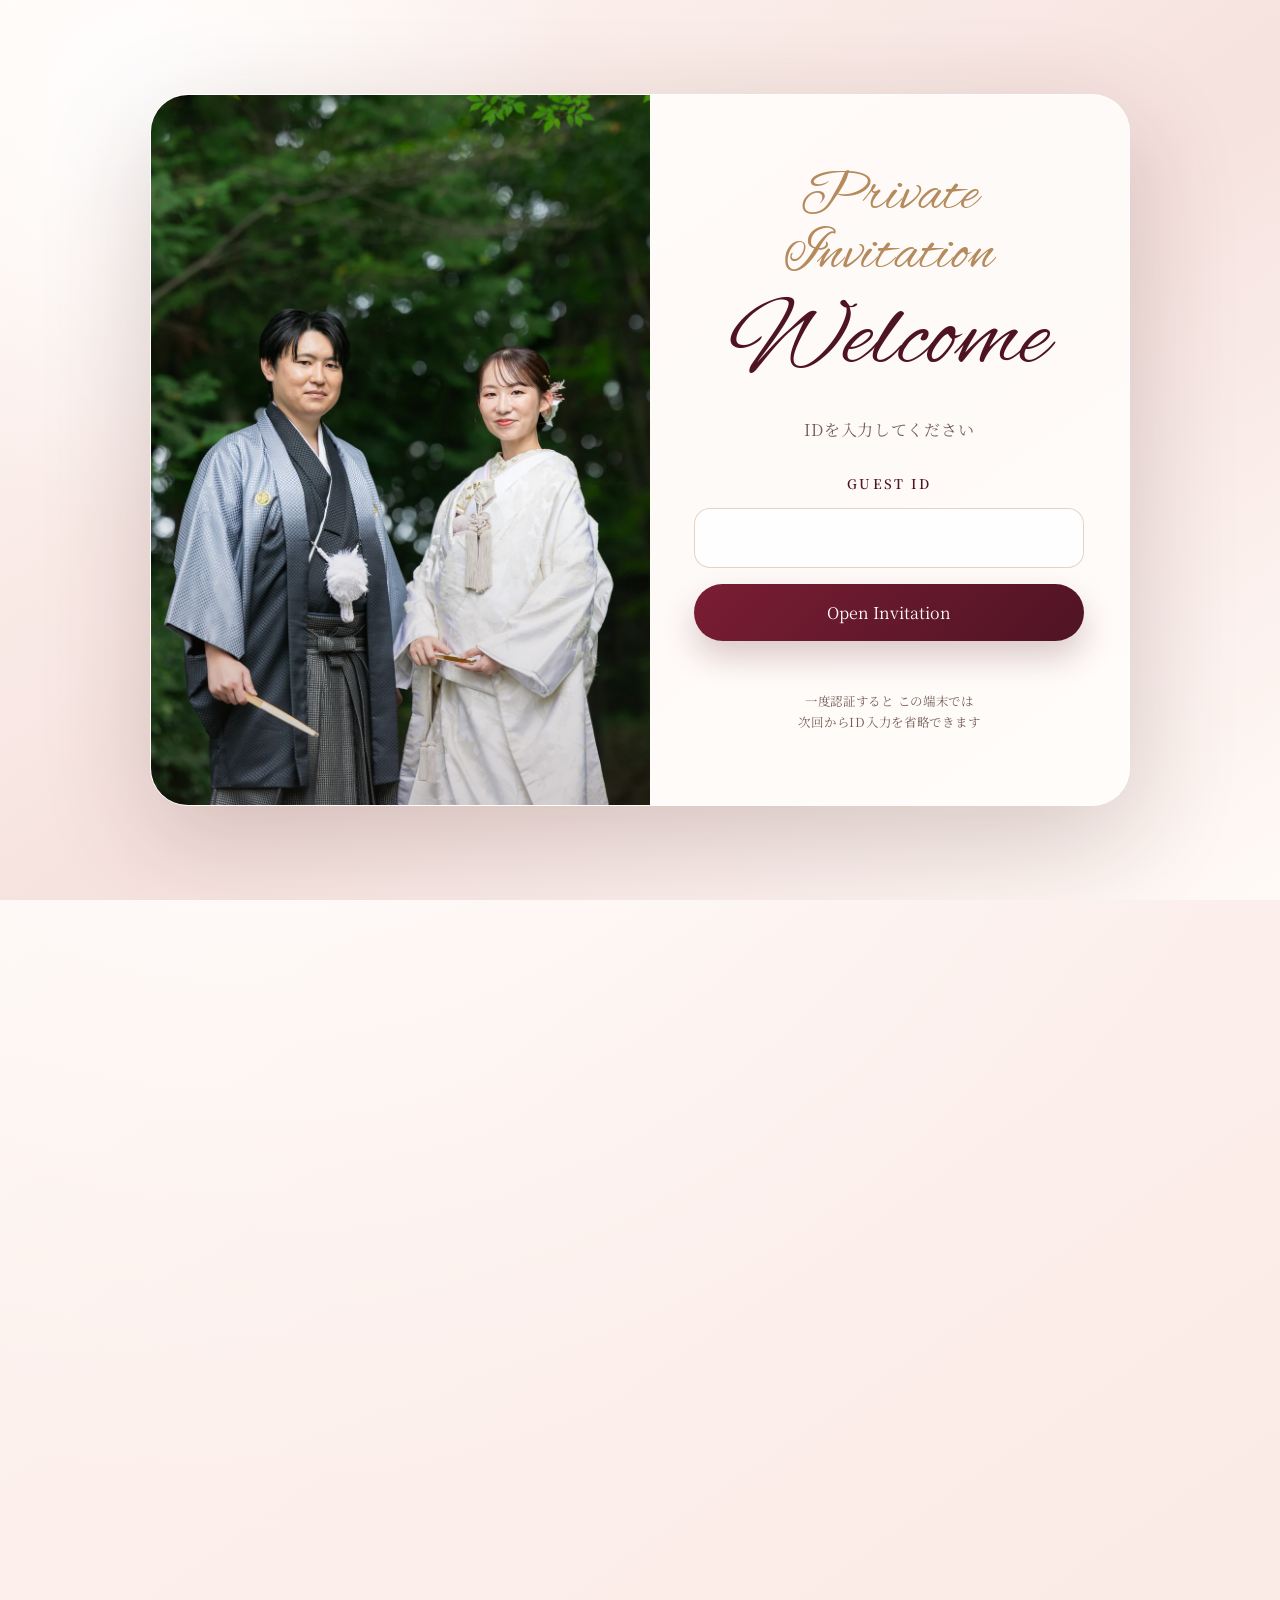
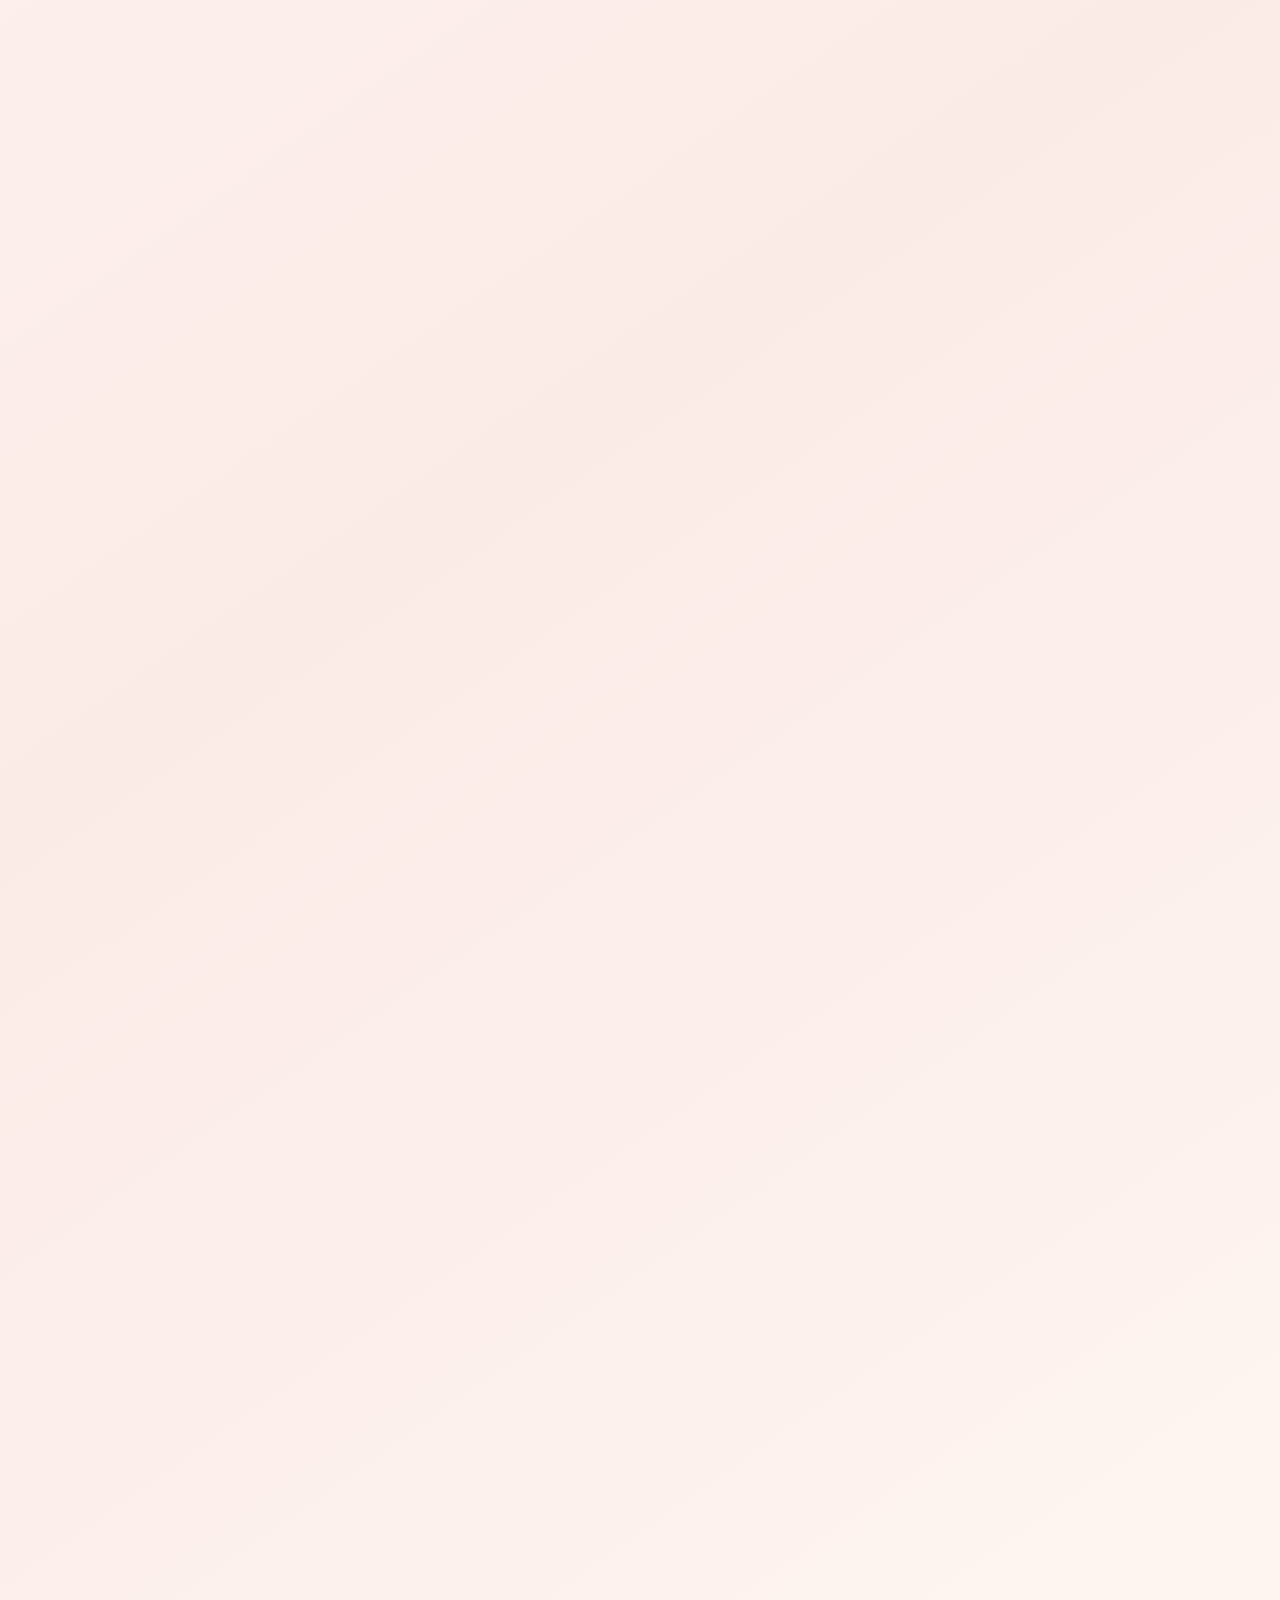
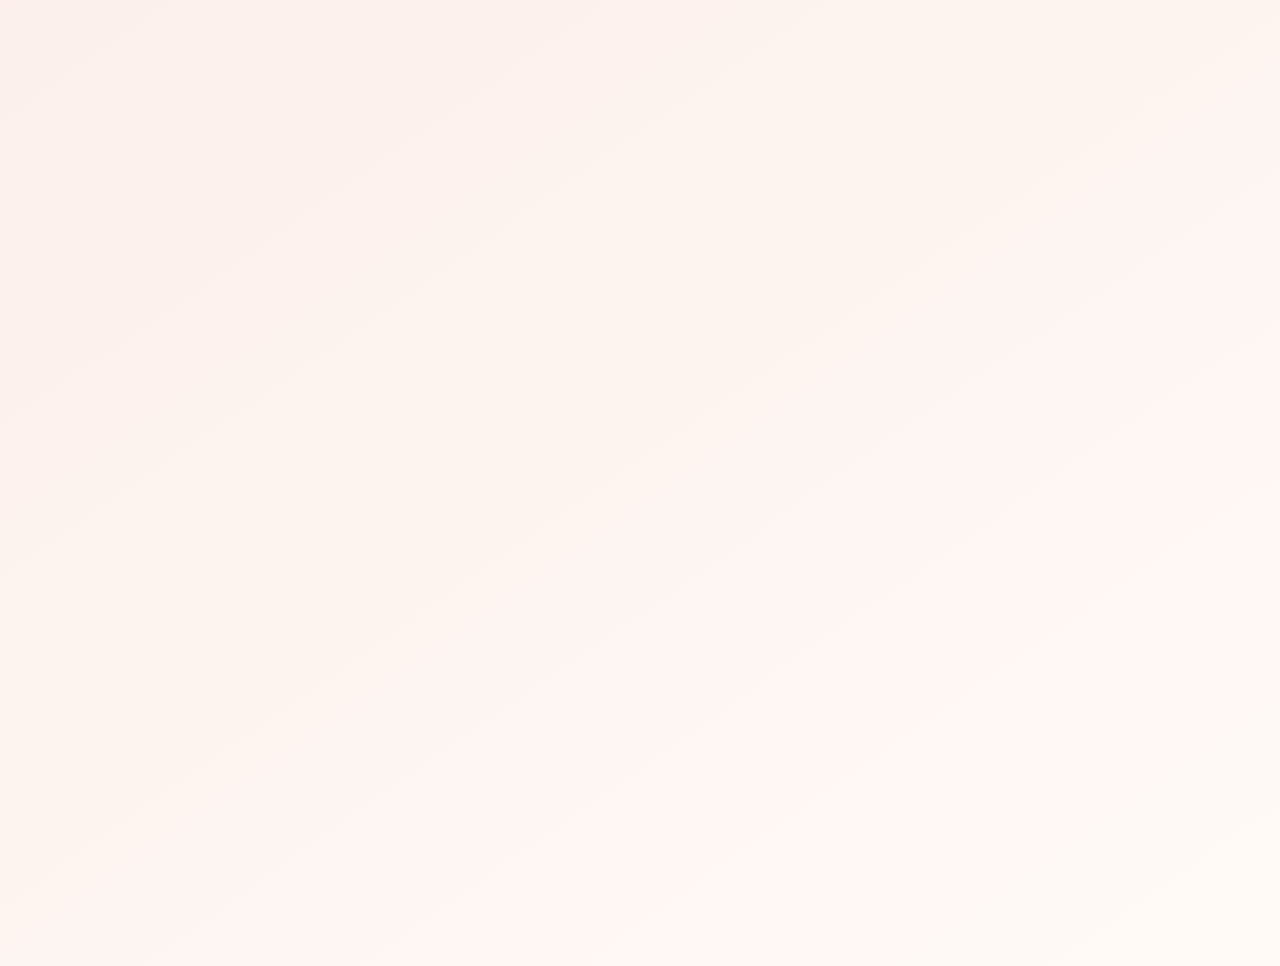
==== index.html @ 0620bc98 "Refine Wedding Song Vote introduction" ====
<!doctype html>
<html lang="ja">
<head>
  <meta charset="utf-8">
  <meta name="viewport" content="width=device-width, initial-scale=1">
  <meta name="robots" content="noindex,nofollow">
  <meta name="theme-color" content="#fff8f3">
  <title>Yusuke &amp; Aika Wedding Invitation</title>
  <link rel="icon" href="assets/favicon.svg" type="image/svg+xml">
  <link rel="preconnect" href="https://fonts.googleapis.com">
  <link rel="preconnect" href="https://fonts.gstatic.com" crossorigin>
  <link href="https://fonts.googleapis.com/css2?family=Alex+Brush&amp;family=Noto+Serif+JP:wght@400;500;600;700&amp;family=Old+Standard+TT:wght@400;700&amp;display=swap" rel="stylesheet">
  <link rel="stylesheet" href="css/style.css?v=20261114-puzzle-progress">
</head>
<body class="auth-locked">
  <div id="thanksLoading" class="thanks-loading" role="status" aria-live="polite" hidden>
    <div class="thanks-loading-card">
      <div class="thanks-loading-icons" aria-hidden="true">
        <img class="thanks-loading-icon" src="assets/loading-baseball.png" width="80" height="80" alt="">
        <img class="thanks-loading-icon" src="assets/loading-mahjong.png" width="80" height="80" alt="">
        <img class="thanks-loading-icon" src="assets/loading-bass-clarinet.png" width="80" height="80" alt="">
      </div>
      <p>ふたりで準備しています…</p>
      <span>もう少しだけお待ちください</span>
    </div>
  </div>
  <div class="petal-layer" aria-hidden="true"></div>

  <section id="authOverlay" class="auth-overlay" aria-labelledby="authTitle">
    <div class="auth-card">
      <div class="auth-photo" aria-hidden="true">
        <img src="assets/wedding-27.webp" alt="" loading="eager">
      </div>
      <div class="auth-content">
        <p class="auth-kicker">Private Invitation</p>
        <h1 id="authTitle">Welcome</h1>
        <p class="auth-copy">
          IDを入力してください
        </p>
        <form id="authForm" class="auth-form" novalidate>
          <label for="guestIdEntry">Guest ID</label>
          <input id="guestIdEntry" name="guestIdEntry" type="text" inputmode="text" autocomplete="off" autocapitalize="none" spellcheck="false" required>
          <button id="authButton" class="primary-button" type="submit">Open Invitation</button>
          <p id="authStatus" class="form-status" aria-live="polite"></p>
        </form>
        <p class="auth-note">一度認証すると この端末では<br class="auth-note-break">次回からID入力を省略できます</p>
      </div>
    </div>
  </section>

  <div id="messageOverlay" class="message-overlay" role="button" tabindex="0" aria-label="招待状を開く" hidden>
    <div class="message-shade" aria-hidden="true"></div>
    <article class="message-card" aria-live="polite">
      <div class="message-card-content">
      <p class="script-label handwriting-text">Dear Guest</p>
      <h2 id="messageGuestName" class="message-name">ゲスト 様</h2>
      <p id="messageBody" class="message-text"></p>
      <p class="message-signature handwriting-text">Yusuke &amp; Aika</p>
      <div class="tap-guide">Tap to open</div>
      </div>
    </article>
  </div>

  <main class="site-shell">
    <div id="invitationPage" class="page-view" data-page="invitation">
      <section class="hero fade-in">
        <div class="hero-slider" aria-label="新郎新婦の写真スライド（左右にスワイプできます）">
          <div class="hero-slide is-active" style="--photo-position: 30% 55%"><img src="assets/wedding-30.webp" alt="森の中で斜め上を見上げる新郎新婦" loading="eager" draggable="false"></div>
          <div class="slider-dots" aria-label="写真切り替え"></div>
        </div>
        <div class="hero-copy">
          <p class="script-label handwriting-text">Wedding Invitation</p>
          <h1 class="handwriting-text">Yusuke &amp; Aika</h1>
          <p class="lead">
            <span class="copy-line">平素より温かく見守ってくださり <br class="mobile-only">ありがとうございます</span>
            <span class="copy-line">皆様への感謝を込めて <br class="mobile-only">ささやかながら結婚式を執り行います</span>
          </p>
        </div>
      </section>

      <section id="countdownSection" class="section fade-in is-hidden" aria-labelledby="countdown-title">
        <p class="section-kicker handwriting-text">Countdown</p>
        <h2 id="countdown-title" class="handwriting-text">Until Our Wedding</h2>
        <p id="countdownDate" class="section-note"></p>
        <div class="countdown-grid" aria-live="polite">
          <div class="count-card"><span id="days" class="count-number">0</span><span class="count-label">Days</span></div>
          <div class="count-card"><span id="hours" class="count-number">00</span><span class="count-label">Hours</span></div>
          <div class="count-card"><span id="minutes" class="count-number">00</span><span class="count-label">Minutes</span></div>
          <div class="count-card"><span id="seconds" class="count-number">00</span><span class="count-label">Seconds</span></div>
        </div>
      </section>

      <section class="section fade-in" aria-labelledby="details-title">
        <p class="section-kicker handwriting-text">Information</p>
        <h2 id="details-title" class="handwriting-text">Wedding Day</h2>
        <div class="info-grid">
          <article class="info-card"><h3>Date</h3><p class="info-value"><span class="number-font">2027.03.21</span><span class="info-subvalue">Sunday</span></p></article>
          <article class="info-card"><h3>Registration<span class="info-translation">受付</span></h3><p class="info-value"><span class="number-font">9:30〜9:45</span></p></article>
          <article class="info-card"><h3>Ceremony<span class="info-translation">挙式</span></h3><p class="info-value"><span class="number-font">10:00〜10:30</span></p></article>
          <article class="info-card"><h3>Reception<span class="info-translation">披露宴</span></h3><p class="info-value"><span class="number-font">11:00〜14:00</span></p></article>
        </div>
      </section>

      <section class="section fade-in" aria-labelledby="venue-title">
        <p class="section-kicker handwriting-text">Access</p>
        <h2 id="venue-title" class="handwriting-text">Venue</h2>
        <div class="venue-layout">
          <article class="venue-card">
            <h3 class="venue-name"><a href="https://www.kimptonshinjukuwedding.com/" target="_blank" rel="noopener">キンプトン新宿東京</a></h3>
            <p>東京都新宿区<br>西新宿三丁目4-7<br>TEL：03-3299-4534</p>
            <p class="venue-link-note"><span>会場名をタップすると</span><br><span>公式HPを開けます</span></p>
            <p class="venue-arrival-note">当日はお気をつけて<br class="mobile-only">お越しください</p>
            <a class="button-link" href="https://www.google.com/maps/search/?api=1&amp;query=%E3%82%AD%E3%83%B3%E3%83%97%E3%83%88%E3%83%B3%E6%96%B0%E5%AE%BF%E6%9D%B1%E4%BA%AC" target="_blank" rel="noopener">Open Google Maps</a>
          </article>
          <div class="map-card" aria-label="Google Map">
            <iframe src="https://www.google.com/maps?q=%E3%82%AD%E3%83%B3%E3%83%97%E3%83%88%E3%83%B3%E6%96%B0%E5%AE%BF%E6%9D%B1%E4%BA%AC&amp;output=embed" title="キンプトン新宿東京の地図" loading="lazy" referrerpolicy="no-referrer-when-downgrade"></iframe>
          </div>
        </div>
      </section>

      <section id="rsvp" class="section fade-in" aria-labelledby="rsvp-title">
        <p class="section-kicker handwriting-text">RSVP</p>
        <h2 id="rsvp-title" class="handwriting-text">Reply Form</h2>
        <p id="rsvpInstruction" class="section-note">恐れ入りますが<br>挙式・披露宴それぞれのご出欠を<br><span class="rsvp-date">2027年1月31日(日)</span> までにご回答ください</p>
        <div class="rsvp-shell">
          <form id="rsvpForm" class="rsvp-form" novalidate>
            <input type="hidden" id="guestId" name="guestId" value="">
            <div class="form-grid">
              <div class="field"><label for="name">氏名 <span class="required">*</span></label><input id="name" name="name" type="text" value="" autocomplete="name" maxlength="100" required></div>
              <div class="field"><label for="email">メールアドレス <span class="required">*</span></label><input id="email" name="email" type="email" autocomplete="email" required placeholder="example@example.com"></div>
            </div>
            <div class="radio-grid">
              <fieldset class="radio-field"><legend>挙式 <span class="required">*</span></legend><div class="radio-options"><label class="radio-option"><input type="radio" name="ceremonyAttendance" value="出席" required>出席</label><label class="radio-option"><input type="radio" name="ceremonyAttendance" value="欠席">欠席</label></div></fieldset>
              <fieldset class="radio-field"><legend>披露宴 <span class="required">*</span></legend><div class="radio-options"><label class="radio-option"><input type="radio" name="receptionAttendance" value="出席" required>出席</label><label class="radio-option"><input type="radio" name="receptionAttendance" value="欠席">欠席</label></div></fieldset>
            </div>
            <fieldset class="radio-field allergy-field">
              <legend>アレルギー <span class="required">*</span></legend>
              <div class="radio-options">
                <label class="radio-option"><input type="radio" name="allergyChoice" value="あり" required>あり</label>
                <label class="radio-option"><input type="radio" name="allergyChoice" value="なし">なし</label>
              </div>
            </fieldset>
            <div id="allergyDetailsField" class="field allergy-details is-hidden">
              <label for="allergyDetails">アレルギーの詳細 <span class="required">*</span></label>
              <textarea id="allergyDetails" name="allergyDetails" placeholder="例：えび かに 落花生"></textarea>
            </div>
            <div class="field"><label for="guestMessage">メッセージ</label><textarea id="guestMessage" name="message" placeholder="新郎新婦へのメッセージが&#10;ありましたら ご入力ください"></textarea></div>
            <div class="submit-area"><button id="submitButton" class="primary-button" type="submit">Send Reply</button><p id="formStatus" class="form-status" aria-live="polite"></p></div>
          </form>
          <div id="thanksMessage" class="thanks-card is-hidden" aria-live="polite"><strong>ご回答ありがとうございました！</strong><p>当日お会いできますことを 心より楽しみにしております</p></div>
        </div>
      </section>

      <section id="onlineGift" class="section online-gift is-hidden" aria-labelledby="online-gift-title">
        <h2 id="online-gift-title">オンラインご祝儀のご案内</h2>
        <p class="section-note">ご祝儀はオンラインでも<br class="mobile-only">お贈りいただけます<br>ご利用の方は <br class="mobile-only">下記のページへお進みください</p>
        <a class="button-link" href="https://app.goshugi-pay.jp/s/bmz42rZF?openExternalBrowser=1" target="_blank" rel="noopener noreferrer">オンラインご祝儀のページへ</a>
      </section>

      <section id="prediction" class="section wedding-prediction fade-in is-hidden" aria-labelledby="prediction-title">
        <p id="prediction-title" class="section-kicker handwriting-text">Wedding Song Vote</p>
        <p class="section-note prediction-introduction">アイドルグループ「嵐」の大ファンである新婦は<br>お色直し入場のときに流す曲を決められません！<br>みなさまのお力を貸してください！<br>最も票を集めた曲で入場します！</p>
        <p class="prediction-rule">お好きな曲を1つ選んでください<br>投票は一度だけできます</p>
        <div id="predictionList" class="prediction-list" aria-live="polite"></div>
      </section>

      <section id="lastPuzzle" class="section last-puzzle is-hidden" aria-labelledby="last-puzzle-title">
        <h2 id="last-puzzle-title" class="handwriting-text">The Last Puzzle</h2>
        <div id="lastPuzzleContent" class="puzzle-content"></div>
        <div id="puzzleHints"></div>
      </section>

      <footer class="footer fade-in"><p class="signature handwriting-text">Yusuke &amp; Aika</p><p><span class="number-font">2027.03.21</span></p><button id="changeGuestId" class="change-guest-id" type="button">IDを再入力する</button></footer>
    </div>
  </main>

  <script src="js/config.js?v=20261113-invitation-copy"></script>
  <script src="js/puzzle-hints.js?v=20261113-invitation-copy"></script>
  <script src="js/guest-access.js?v=20261113-invitation-copy"></script>
  <script src="js/handwriting-paths.js?v=20261113-invitation-copy"></script>
  <script src="js/handwriting-guides.js?v=20261113-invitation-copy"></script>
  <script src="js/dear-guest.js?v=20261114-puzzle-progress"></script>
  <script src="js/script.js?v=20261118-photo4-replacement"></script>
</body>
</html>
---- css/style.css ----
@charset "UTF-8";
:root {
  --script: 'Alex Brush', cursive;
  --serif: 'Noto Serif JP', serif;
  --number: 'Old Standard TT', serif;
  --ink: #392724;
  --muted: #765f5a;
  --paper: #fffaf6;
  --paper-soft: #fff1eb;
  --rose: #b96074;
  --wine: #7a1d33;
  --wine-dark: #4f1424;
  --gold: #b58b5d;
  --line: rgba(181, 139, 93, .28);
  --shadow: 0 28px 88px rgba(65, 29, 23, .15);
  --prediction-green-soft: #f1f7f1;
  --prediction-check-icon: url("data:image/svg+xml,%3Csvg xmlns='http://www.w3.org/2000/svg' viewBox='0 0 20 20'%3E%3Cpath d='M4.5%2010.4L8%2013.8L15.5%206.2' fill='none' stroke='%235b8f65' stroke-width='2.4' stroke-linecap='round' stroke-linejoin='round'/%3E%3C/svg%3E");
}
* { box-sizing: border-box; }
html { scroll-behavior: smooth; }
body {
  margin: 0;
  min-height: 100svh;
  color: var(--ink);
  font-family: var(--serif);
  line-height: 1.85;
  line-break: strict;
  letter-spacing: .045em;
  background:
    radial-gradient(circle at 20% 10%, rgba(255,255,255,.92), transparent 28%),
    linear-gradient(145deg, #fff8f3 0%, #fbebe7 48%, #fffaf6 100%);
  overflow-x: hidden;
}
body.has-overlay, body.auth-locked, body.gift-modal-open, body.cotra-guide-open { overflow: hidden; }
a { color: inherit; }
img { max-width: 100%; }
.number-font, .count-number { font-family: var(--number); font-variant-numeric: tabular-nums; }
.is-hidden { display: none !important; }
[hidden] { display: none !important; }
.mobile-only { display: none; }
.copy-line { display: block; }

.auth-locked .site-shell { opacity: 0; pointer-events: none; }
.auth-overlay {
  position: fixed;
  inset: 0;
  z-index: 30;
  display: grid;
  place-items: center;
  padding: 24px;
  overflow-y: auto;
  background:
    radial-gradient(circle at 12% 12%, rgba(255,255,255,.94), transparent 30%),
    linear-gradient(145deg, #fff8f3 0%, #f6e2df 54%, #fffaf6 100%);
  transition: opacity .58s ease, visibility .58s ease;
}
.auth-overlay.is-closing { opacity: 0; visibility: hidden; pointer-events: none; }
.auth-card {
  display: grid;
  grid-template-columns: minmax(0, 1.02fr) minmax(380px, .98fr);
  width: min(980px, 100%);
  min-height: min(680px, calc(100svh - 48px));
  overflow: hidden;
  border: 1px solid rgba(255,255,255,.74);
  border-radius: 38px;
  background: rgba(255,253,251,.88);
  box-shadow: 0 32px 110px rgba(65,29,23,.20);
  animation: authCardIn .8s ease both;
}
@keyframes authCardIn {
  from { opacity: 0; transform: translateY(14px) scale(.992); }
  to { opacity: 1; transform: translateY(0) scale(1); }
}
.auth-photo { position: relative; min-height: 420px; overflow: hidden; }
.auth-photo::after {
  content: "";
  position: absolute;
  inset: 0;
  background: linear-gradient(180deg, transparent 55%, rgba(54,32,29,.20));
}
.auth-photo img { display: block; width: 100%; height: 100%; object-fit: cover; object-position: center; }
.auth-content { align-self: center; padding: clamp(38px, 6vw, 72px); text-align: center; }
.auth-kicker { margin: 0 0 8px; color: var(--gold); font-family: var(--script); font-size: clamp(2.2rem, 5vw, 3.7rem); line-height: 1; }
.auth-content h1 { margin: 0; color: var(--wine-dark); font-family: var(--script); font-size: clamp(4rem, 8vw, 6.4rem); font-weight: 400; line-height: .95; }
.auth-copy { margin: 24px 0 0; color: var(--muted); text-wrap: balance; }
.auth-form { display: grid; gap: 12px; margin: 28px auto 0; max-width: 390px; }
.auth-form label { color: var(--wine-dark); font-size: .82rem; font-weight: 600; letter-spacing: .18em; text-transform: uppercase; }
.auth-form input { text-align: center; font-family: var(--number); font-size: 1.05rem; letter-spacing: .11em; }
.auth-form .primary-button { width: 100%; margin-top: 4px; }
.auth-form .form-status { margin-top: 2px; }
.auth-note { margin: 8px auto 0; max-width: 390px; color: var(--muted); font-size: .78rem; line-height: 1.7; }
.auth-note-break { display: inline; }

.petal-layer { position: fixed; inset: 0; z-index: 0; pointer-events: none; overflow: hidden; }
.petal {
  position: absolute;
  top: -10vh;
  left: var(--left);
  width: var(--size);
  height: calc(var(--size) * .68);
  opacity: 0;
  border-radius: 82% 18% 72% 28%;
  background: radial-gradient(circle at 30% 25%, #fff, #ffd4df 58%, #f5a6b8 100%);
  box-shadow: 0 2px 10px rgba(185, 96, 116, .16);
  animation: petal-fall var(--duration) linear var(--delay) infinite;
  will-change: transform, opacity;
}
@keyframes petal-fall {
  0% {
    transform: translate3d(0, -12vh, 0) rotate(var(--rotate));
    opacity: 0;
  }
  10% { opacity: var(--alpha); }
  55% {
    transform: translate3d(calc(var(--drift) * .48), 54vh, 0) rotate(calc(var(--rotate) + 230deg));
    opacity: var(--alpha);
  }
  100% {
    transform: translate3d(var(--drift), 112vh, 0) rotate(calc(var(--rotate) + 560deg));
    opacity: 0;
  }
}
@media (prefers-reduced-motion: reduce) {
  .handwriting-text.is-handwriting-ready > .handwriting-render { display: none; }
  .handwriting-text.is-handwriting-ready::after {
    content: attr(aria-label);
    display: block;
  }
  .petal {
    top: var(--static-top);
    left: var(--left);
    opacity: var(--alpha);
    animation: none;
    transform: rotate(var(--rotate));
  }
}

.message-overlay {
  position: fixed;
  inset: 0;
  z-index: 20;
  display: grid;
  place-items: center;
  padding: 24px;
  background:
    linear-gradient(180deg, rgba(40,24,20,.12), rgba(40,24,20,.56)),
    url('../assets/wedding-27.webp');
  background-size: cover;
  background-position: center 42%;
  transition: opacity .76s ease, visibility .76s ease;
}
.message-overlay.is-closing { opacity: 0; visibility: hidden; pointer-events: none; }
.message-shade { position: absolute; inset: 0; backdrop-filter: blur(1.2px) saturate(1.06); }
.message-card {
  position: relative;
  width: min(91vw, 660px);
  max-height: calc(100svh - 48px);
  overflow-y: auto;
  overscroll-behavior: contain;

  color: #fffdfb;
  text-align: center;
  border: 1px solid rgba(255, 255, 255, .58);
  border-radius: 34px;
  background: linear-gradient(180deg, rgba(54, 32, 29, .62), rgba(54, 32, 29, .36));
  box-shadow: 0 36px 100px rgba(0, 0, 0, .34);
  transform: translateY(8px);
  animation: cardIn .9s ease .1s forwards;
}
@keyframes cardIn { to { transform: translateY(0); } }
.message-card-content { position: relative; padding: clamp(32px, 5vw, 60px) clamp(24px, 5vw, 58px); }
.message-card-content::before {
  content: "";
  position: absolute;
  inset: 13px;
  border: 1px solid rgba(255, 255, 255, .25);
  border-radius: 26px;
  pointer-events: none;
}
.script-label, .section-kicker, .page-kicker {
  margin: 0 0 8px;
  font-family: var(--script);
  font-size: clamp(2.35rem, 7vw, 4.35rem);
  line-height: 1;
  letter-spacing: .025em;
  font-weight: 400;
}
.message-name {
  margin: 18px 0;
  font-size: clamp(1.28rem, 4vw, 2rem);
  font-weight: 600;
  letter-spacing: .13em;
}
.message-text {
  margin: 0;
  font-size: clamp(.95rem, 2.8vw, 1.07rem);
  line-height: 2.16;
  text-wrap: pretty;
}
.rsvp-date { white-space: nowrap; }
@media (max-width: 380px) { #rsvpInstruction { font-size: clamp(.8rem, 4vw, 1rem); } }
.prediction-card h3, .answer-confirmation dt { white-space: pre-line; }
.message-phrase { display: inline-block; white-space: pre; }
.message-sentence { display: block; text-wrap: pretty; overflow-wrap: anywhere; }
.message-sentence + .message-sentence { margin-top: .7em; }
.message-sentence.is-custom { white-space: pre-wrap; }
.message-signature {
  margin: 22px 0 0;
  font-family: var(--script);
  font-size: clamp(2.05rem, 6.4vw, 3.35rem);
  line-height: 1;
  letter-spacing: .022em;
}
.tap-guide {
  margin: 30px auto 0;
  width: fit-content;
  padding: 8px 18px;
  color: rgba(255, 255, 255, .94);
  border: 1px solid rgba(255, 255, 255, .52);
  border-radius: 999px;
  font-size: .78rem;
  letter-spacing: .22em;
  text-transform: uppercase;
  animation: pulse 1.8s ease-in-out infinite;
}
@keyframes pulse { 0%, 100% { opacity: .58; transform: translateY(0); } 50% { opacity: 1; transform: translateY(-2px); } }

/* 字形は変えず、見えないペン先だけを筆記体の書き順に沿わせる */
.handwriting-text {
  --handwriting-duration: 3.8s;
  --handwriting-delay: .1s;
  width: fit-content;
  max-width: 100%;
  margin-inline: auto;
}
.handwriting-word {
  position: relative;
  display: inline-block;
  max-width: 100%;
  vertical-align: baseline;
}
.handwriting-render { display: inline; }
.handwriting-word-source { visibility: hidden; }
.handwriting-word-svg {
  position: absolute;
  inset: 0;
  width: 100%;
  height: 100%;
  pointer-events: none;
  user-select: none;
}
.handwriting-word-svg {
  overflow: visible;
  color: inherit;
  opacity: 1;
  shape-rendering: geometricPrecision;
}
.handwriting-glyph {
  fill: currentColor;
}
.handwriting-glyph.is-handwriting-capital {
  stroke: currentColor;
  stroke-width: .45px;
  stroke-linecap: round;
  stroke-linejoin: round;
  paint-order: stroke fill;
  vector-effect: non-scaling-stroke;
}
.handwriting-mask { mask-type: luminance; }
.handwriting-pen-path {
  fill: none;
  stroke: #fff;
  stroke-width: var(--handwriting-pen-width, 150);
  stroke-linecap: round;
  stroke-linejoin: round;
  stroke-dasharray: 1;
  stroke-dashoffset: 1;
  opacity: 0;
  will-change: stroke-dashoffset, opacity;
}
.handwriting-glyph-completion {
  fill: #fff;
  opacity: 0;
}
.message-overlay.is-handwriting-active .handwriting-pen-path,
body.invitation-open .handwriting-text.is-handwriting-visible .handwriting-pen-path {
  animation: handwritingPenDraw var(--glyph-duration) linear calc(var(--handwriting-delay) + var(--glyph-delay)) both;
}
.message-overlay.is-handwriting-active .handwriting-glyph-completion,
body.invitation-open .handwriting-text.is-handwriting-visible .handwriting-glyph-completion {
  animation: handwritingGlyphComplete var(--completion-duration) linear calc(var(--handwriting-delay) + var(--completion-delay)) both;
}
.message-card .script-label.handwriting-text { --handwriting-duration: 3.4s; --handwriting-delay: .18s; }
.message-signature.handwriting-text { --handwriting-duration: 4.4s; --handwriting-delay: .62s; }
.hero-copy .script-label.handwriting-text { --handwriting-duration: 4.6s; --handwriting-delay: .1s; }
.hero-copy h1.handwriting-text { --handwriting-duration: 5.2s; --handwriting-delay: .45s; }
.section h2.handwriting-text { --handwriting-duration: 4.3s; --handwriting-delay: .3s; }
#prediction-title.handwriting-text { --handwriting-duration: 4.8s; --handwriting-delay: .22s; }
.footer .signature.handwriting-text { --handwriting-duration: 4.5s; --handwriting-delay: .14s; }
@keyframes handwritingPenDraw {
  0% { opacity: 0; stroke-dashoffset: 1; }
  1% { opacity: 1; stroke-dashoffset: .99; }
  100% { opacity: 1; stroke-dashoffset: 0; }
}
@keyframes handwritingGlyphComplete { to { opacity: 1; } }

.site-shell { position: relative; z-index: 1; width: min(1120px, calc(100% - 32px)); margin: 0 auto; padding: 28px 0 80px; }
.page-view { animation: pageIn .45s ease both; }
@keyframes pageIn { from { opacity: 0; transform: translateY(8px); } to { opacity: 1; transform: translateY(0); } }
.hero {
  overflow: hidden;
  border-radius: 36px;
  background: rgba(255, 255, 255, .82);
  box-shadow: var(--shadow);
  border: 1px solid var(--line);
}
.hero-slider {
  position: relative;
  height: clamp(470px, 70vw, 820px);
  overflow: hidden;
  background: var(--paper-soft);
  touch-action: pan-y;
}
.hero-slide { position: absolute; inset: 0; opacity: 0; transition: opacity 1.1s ease; }
.hero-slide.is-active { opacity: 1; }
.hero-slide img { width: 100%; height: 100%; display: block; object-fit: cover; object-position: var(--photo-position, center); user-select: none; -webkit-user-drag: none; }
.slider-dots { position: absolute; left: 50%; bottom: 18px; transform: translateX(-50%); display: flex; gap: 10px; }
.slide-dot { width: 9px; height: 9px; border: 0; border-radius: 999px; background: rgba(255,255,255,.54); padding: 0; cursor: pointer; }
.slide-dot.is-active { width: 28px; background: #fff; }
.hero-copy { padding: clamp(30px, 5vw, 60px) 24px clamp(34px, 5vw, 64px); text-align: center; }
.hero-copy h1, .section h2, .page-title {
  margin: 0 auto;
  font-family: var(--script);
  font-weight: 400;
  line-height: 1.04;
  letter-spacing: .022em;
  color: var(--wine-dark);
}
.hero-copy h1 { font-size: clamp(3.25rem, 9.5vw, 6.8rem); }
.lead { margin: 24px auto 0; max-width: 740px; color: var(--muted); font-size: clamp(.98rem, 2.4vw, 1.06rem); text-wrap: balance; }

.section {
  position: relative;
  margin-top: 28px;
  padding: clamp(30px, 5vw, 56px);
  border-radius: 32px;
  background: rgba(255, 255, 255, .78);
  border: 1px solid var(--line);
  box-shadow: 0 18px 62px rgba(73, 35, 28, .10);
  overflow: hidden;
}
.section::before {
  content: "";
  position: absolute;
  inset: 12px;
  border: 1px solid rgba(173, 122, 79, .13);
  border-radius: 25px;
  pointer-events: none;
}
.section > * { position: relative; }
.section-kicker, .page-kicker { color: var(--gold); text-align: center; font-size: clamp(2.1rem, 6vw, 3.7rem); }
.section h2, .page-title { text-align: center; font-size: clamp(2.75rem, 6.6vw, 4.9rem); }
.section-note { margin: 18px auto 0; max-width: 760px; text-align: center; color: var(--muted); text-wrap: balance; }
.section-note .number-font, .info-value > .number-font, .footer .number-font { white-space: nowrap; }

.countdown-grid { display: grid; grid-template-columns: repeat(4, minmax(0, 1fr)); gap: 14px; margin-top: 30px; }
.count-card { display: flex; padding: 22px 10px 18px; flex-direction: column; align-items: center; text-align: center; border-radius: 24px; background: linear-gradient(180deg, #fff, #fff7f1); border: 1px solid rgba(173, 122, 79, .24); box-shadow: 0 12px 28px rgba(88, 45, 38, .07); }
.count-number { display: block; width: 100%; color: var(--wine); font-size: clamp(2rem, 7vw, 4rem); font-kerning: none; line-height: 1; letter-spacing: 0; text-align: center; }
.count-label { display: block; margin-top: 10px; color: var(--muted); font-size: .75rem; letter-spacing: .22em; text-transform: uppercase; }

.info-grid { display: grid; grid-template-columns: repeat(2, minmax(0, 1fr)); gap: 18px; margin-top: 34px; }
.info-card {
  display: flex;
  min-height: 200px;
  padding: 32px 20px 34px;
  flex-direction: column;
  justify-content: center;
  text-align: center;
  border-radius: 26px;
  background: linear-gradient(180deg, rgba(255,253,251,.96), rgba(255,248,243,.92));
  border: 1px solid rgba(173, 122, 79, .28);
  box-shadow: 0 12px 30px rgba(88, 45, 38, .055);
}
.info-card h3 {
  margin: 0;
  color: var(--wine-dark);
  font-size: clamp(1.25rem, 1.65vw, 1.5rem);
  font-weight: 700;
  line-height: 1.3;
  letter-spacing: .18em;
}
.info-card h3::after {
  content: "";
  display: block;
  width: 42px;
  height: 1px;
  margin: 17px auto 19px;
  background: rgba(181, 139, 93, .68);
}
.info-value {
  display: flex;
  margin: 0;
  flex-direction: column;
  align-items: center;
  gap: 8px;
  color: var(--wine);
  font-size: clamp(1.6rem, 2.35vw, 2.05rem);
  font-weight: 700;
  line-height: 1.2;
  letter-spacing: .055em;
}
.info-subvalue {
  color: var(--ink);
  font-family: var(--serif);
  font-size: clamp(1.05rem, 1.45vw, 1.25rem);
  font-weight: 500;
  line-height: 1.5;
  letter-spacing: .13em;
}

.venue-layout { display: grid; grid-template-columns: minmax(0, .9fr) minmax(0, 1.1fr); gap: 22px; align-items: stretch; margin-top: 30px; }
.venue-card, .map-card { border-radius: 28px; background: rgba(255,250,246,.90); border: 1px solid rgba(173, 122, 79, .23); overflow: hidden; }
.venue-card { display: flex; padding: 28px; flex-direction: column; align-items: center; justify-content: center; text-align: center; }
.venue-name { margin: 0 0 10px; font-size: clamp(1.52rem, 2.05vw, 1.76rem); color: var(--wine-dark); letter-spacing: .1em; }
.venue-name a { text-decoration: none; border-bottom: 1px solid rgba(79,20,36,.35); }
.venue-card p { margin: 8px 0 0; color: var(--muted); text-wrap: pretty; }
.map-card iframe { display: block; width: 100%; min-height: 340px; border: 0; }
.button-link { display: inline-flex; align-items: center; justify-content: center; gap: 8px; margin-top: 20px; padding: 12px 20px; color: #fffaf6; background: linear-gradient(135deg, var(--wine), var(--wine-dark)); border-radius: 999px; text-decoration: none; box-shadow: 0 12px 24px rgba(93, 23, 37, .18); }

.rsvp-shell { margin-top: 30px; }
.rsvp-form { max-width: 820px; margin: 0 auto; }
.form-grid { display: grid; grid-template-columns: 1fr 1fr; gap: 18px; }
.field { display: grid; gap: 8px; margin-top: 18px; }
.field label, .radio-field legend { color: var(--wine-dark); font-weight: 600; letter-spacing: .1em; }
.required { color: var(--wine); }
input[type="text"], input[type="email"], textarea {
  width: 100%;
  padding: 14px 16px;
  border-radius: 16px;
  border: 1px solid rgba(173, 122, 79, .32);
  background: rgba(255, 255, 255, .88);
  color: var(--ink);
  font: inherit;
  outline: none;
  transition: border-color .2s ease, box-shadow .2s ease, background .2s ease;
}
input:focus, textarea:focus { border-color: var(--gold); box-shadow: 0 0 0 4px rgba(173,122,79,.13); background: #fff; }
textarea { min-height: 112px; resize: vertical; }
textarea::placeholder { white-space: pre-wrap; }
.radio-grid { display: grid; grid-template-columns: 1fr 1fr; gap: 18px; margin-top: 18px; }
.radio-field { margin: 0; padding: 18px; border: 1px solid rgba(173, 122, 79, .23); border-radius: 22px; background: rgba(255,250,246,.74); }
.radio-options { display: grid; grid-template-columns: 1fr 1fr; gap: 10px; margin-top: 12px; }
.radio-option { position: relative; display: flex; align-items: center; justify-content: center; min-height: 48px; padding: 10px; border-radius: 999px; border: 1px solid rgba(173, 122, 79, .28); background: #fff; color: var(--muted); cursor: pointer; }
.radio-option input { position: absolute; opacity: 0; pointer-events: none; }
.radio-option:has(input:checked) { color: #fff; background: linear-gradient(135deg, var(--wine), var(--rose)); border-color: transparent; box-shadow: 0 10px 22px rgba(140,32,57,.18); }
.allergy-field { margin-top: 18px; }
.allergy-field .radio-options { max-width: 440px; }
.allergy-details { animation: fieldIn .28s ease both; }
@keyframes fieldIn { from { opacity: 0; transform: translateY(-5px); } to { opacity: 1; transform: translateY(0); } }
.submit-area { margin-top: 28px; text-align: center; }
.primary-button {
  min-width: 240px;
  padding: 14px 28px;
  border: 0;
  border-radius: 999px;
  color: #fffaf6;
  background: linear-gradient(135deg, var(--wine), var(--wine-dark));
  box-shadow: 0 16px 32px rgba(93, 23, 37, .22);
  transition: transform .18s ease, opacity .18s ease, box-shadow .18s ease;
  font: inherit;
  cursor: pointer;
}
.primary-button:hover { transform: translateY(-1px); box-shadow: 0 18px 38px rgba(93, 23, 37, .25); }
.primary-button:disabled { opacity: .62; cursor: progress; transform: none; }
.form-status { min-height: 1.7em; margin: 16px 0 0; color: var(--muted); text-align: center; }
.form-status.is-error { color: #a83a3a; }
.form-status.is-success { color: #47744b; }
.thanks-card { max-width: 720px; margin: 30px auto 0; padding: 28px; text-align: center; border-radius: 26px; background: linear-gradient(180deg, #fff, #fff6f2); border: 1px solid rgba(173, 122, 79, .28); box-shadow: 0 14px 34px rgba(73, 35, 28, .09); }
.thanks-card strong { display: block; color: var(--wine-dark); font-size: 1.18rem; margin-bottom: 8px; text-wrap: balance; }
.thanks-card p { text-wrap: pretty; }
.wedding-prediction { padding-bottom: clamp(36px, 6vw, 68px); }
.prediction-introduction { text-wrap: balance; }
.prediction-rule {
  width: fit-content;
  max-width: 100%;
  margin: 18px auto 0;
  padding: 8px 14px;
  color: var(--wine-dark);
  border: 1px solid rgba(122,29,51,.16);
  border-radius: 999px;
  background: rgba(255,248,243,.82);
  font-size: .72rem;
  line-height: 1.7;
  text-align: center;
  text-wrap: balance;
}
.prediction-list { display: grid; max-width: 760px; margin: 30px auto 0; gap: 18px; }
.prediction-card {
  padding: clamp(22px, 4vw, 30px);
  border: 1px solid rgba(173,122,79,.24);
  border-radius: 26px;
  background: linear-gradient(145deg, rgba(255,255,255,.98), rgba(255,247,242,.94));
  box-shadow: 0 14px 34px rgba(73,35,28,.07);
}
.prediction-card-header { display: grid; grid-template-columns: 48px minmax(0, 1fr); align-items: start; gap: 15px; }
.prediction-number {
  display: grid;
  width: 48px;
  height: 48px;
  place-items: center;
  color: #fff;
  border-radius: 50%;
  background: linear-gradient(135deg, var(--rose), var(--wine));
  font-size: .92rem;
  letter-spacing: .06em;
  box-shadow: 0 9px 20px rgba(122,29,51,.18);
}
.prediction-card h3 { margin: 4px 0 0; color: var(--ink); font-size: clamp(1.02rem, 2.7vw, 1.28rem); line-height: 1.75; letter-spacing: .06em; text-wrap: pretty; }
.prediction-options, .prediction-results { display: grid; margin-top: 22px; gap: 10px; }
.prediction-option {
  display: grid;
  width: 100%;
  min-height: 52px;
  padding: 11px 16px;
  grid-template-columns: 24px minmax(0, 1fr);
  align-items: center;
  gap: 12px;
  color: var(--ink);
  border: 1px solid rgba(122,29,51,.17);
  border-radius: 999px;
  background: rgba(255,255,255,.9);
  font: inherit;
  font-size: .9rem;
  font-weight: 500;
  line-height: 1.55;
  text-align: left;
  cursor: pointer;
  transition: transform .18s ease, border-color .18s ease, background .18s ease, box-shadow .18s ease;
}
.prediction-option:hover { transform: translateY(-1px); border-color: rgba(122,29,51,.4); box-shadow: 0 8px 20px rgba(73,35,28,.07); }
.song-vote-highlight { color: #a83a3a; }
.prediction-option-mark { position: relative; display: grid; width: 24px; height: 24px; place-items: center; border: 1.5px solid rgba(122,29,51,.3); border-radius: 50%; background: #fff; transition: border-color .18s ease, background .18s ease, box-shadow .18s ease; }
.prediction-option-mark::after { content: ""; position: absolute; inset: 2px; border-radius: 50%; background: var(--prediction-check-icon) center / contain no-repeat; opacity: 0; transform: scale(.72); transition: opacity .16s ease, transform .2s cubic-bezier(.22, 1, .36, 1); }
.prediction-option.is-selected { border-color: var(--wine); background: #fff7f4; box-shadow: 0 8px 22px rgba(122,29,51,.09); }
.prediction-option.is-selected .prediction-option-mark { border-color: rgba(91,143,101,.5); background: var(--prediction-green-soft); box-shadow: 0 2px 8px rgba(91,143,101,.13); }
.prediction-option.is-selected .prediction-option-mark::after { opacity: 1; transform: scale(1); }
.prediction-submit {
  display: block;
  min-width: 210px;
  min-height: 48px;
  margin: 18px auto 0;
  padding: 11px 22px;
  color: #fff;
  border: 0;
  border-radius: 999px;
  background: linear-gradient(135deg, var(--wine), var(--wine-dark));
  box-shadow: 0 11px 24px rgba(79,20,36,.2);
  font: inherit;
  font-size: .83rem;
  font-weight: 600;
  letter-spacing: .06em;
  cursor: pointer;
}
.prediction-submit:disabled { opacity: .42; box-shadow: none; cursor: default; }
.prediction-result { position: relative; min-height: 50px; overflow: hidden; border: 1px solid rgba(122,29,51,.14); border-radius: 999px; background: rgba(255,255,255,.86); }
.prediction-result-bar { position: absolute; inset: 0 auto 0 0; border-radius: inherit; background: rgba(181,139,93,.18); transition: width .45s ease; }
.prediction-result.is-selected { border-color: rgba(122,29,51,.43); }
.prediction-result.is-selected .prediction-result-bar { background: rgba(122,29,51,.16); }
.prediction-result-copy { position: relative; z-index: 1; display: flex; min-height: 50px; padding: 10px 16px; align-items: center; justify-content: space-between; gap: 12px; }
.prediction-result-label { font-size: .88rem; font-weight: 600; line-height: 1.55; text-wrap: pretty; }
.prediction-result-check { display: inline-block; width: 23px; height: 23px; margin: 0 9px -6px 0; border: 1px solid rgba(91,143,101,.42); border-radius: 50%; background: var(--prediction-green-soft) var(--prediction-check-icon) center / 18px 18px no-repeat; box-shadow: 0 2px 7px rgba(91,143,101,.13); }
.prediction-percentage { flex: 0 0 auto; color: var(--wine-dark); font-size: 1rem; }
.prediction-voted-note { margin: 14px 0 0; color: var(--muted); font-size: .72rem; text-align: right; }
.prediction-card-status { margin: 13px 0 0; color: var(--muted); font-size: .76rem; text-align: center; }
.prediction-card-status:empty { display: none; }
.prediction-card-status.is-error { color: #a83a3a; }
.prediction-loading { margin: 0; padding: 28px; color: var(--muted); border-radius: 22px; background: rgba(255,255,255,.72); text-align: center; }
.prediction-complete-message {
  margin: 4px 0 0;
  padding: clamp(20px, 4vw, 28px);
  color: var(--wine-dark);
  border: 1px solid rgba(173,122,79,.28);
  border-radius: 24px;
  background: linear-gradient(145deg, rgba(255,255,255,.98), rgba(255,243,237,.94));
  box-shadow: 0 14px 34px rgba(73,35,28,.07);
  font-size: clamp(1rem, 2.6vw, 1.18rem);
  font-weight: 600;
  line-height: 1.8;
  letter-spacing: .05em;
  text-align: center;
  text-wrap: balance;
}
.prediction-complete-line { display: inline-block; max-width: 100%; overflow-wrap: anywhere; text-wrap: pretty; }
.prediction-vote-count { display: block; font-size: .72rem; font-weight: 400; text-align: right; }
.prediction-verdict { margin: 18px 0 0; padding: 12px 16px; border-radius: 14px; background: #f8efed; color: var(--wine-dark); font-weight: 600; line-height: 1.8; text-wrap: pretty; }
.prediction-verdict.is-correct { background: var(--prediction-green-soft); color: #3d7047; }
.prediction-option:focus-visible, .prediction-submit:focus-visible { outline: 3px solid rgba(181,139,93,.48); outline-offset: 3px; }
.gift-information { padding-bottom: clamp(34px, 5.5vw, 62px); }
.section .gift-information-title {
  color: var(--wine-dark);
  font-family: var(--serif);
  font-size: clamp(2.25rem, 5vw, 3.45rem);
  font-weight: 500;
  line-height: 1.35;
  letter-spacing: .1em;
  white-space: nowrap;
}
.gift-details {
  max-width: 880px;
  margin: 30px auto 0;
  border: 1px solid rgba(173,122,79,.28);
  border-radius: 26px;
  background: rgba(255,250,246,.82);
  box-shadow: 0 14px 34px rgba(73,35,28,.07);
  overflow: hidden;
}
.gift-details summary {
  display: flex;
  min-height: 92px;
  padding: 20px 24px;
  align-items: center;
  justify-content: space-between;
  gap: 20px;
  color: var(--wine-dark);
  list-style: none;
  cursor: pointer;
}
.gift-details summary::-webkit-details-marker { display: none; }
.gift-details summary:focus-visible { outline: 3px solid rgba(181,139,93,.38); outline-offset: -5px; }
.gift-summary-copy { display: flex; flex-direction: column; gap: 2px; }
.gift-summary-copy strong { font-size: clamp(1.02rem, 2vw, 1.2rem); letter-spacing: .1em; }
.gift-summary-copy small { color: var(--muted); font-size: .72rem; letter-spacing: .08em; }
.gift-summary-icon {
  position: relative;
  width: 30px;
  height: 30px;
  flex: 0 0 30px;
  border: 1px solid rgba(122,29,51,.26);
  border-radius: 50%;
}
.gift-summary-icon::before, .gift-summary-icon::after {
  content: "";
  position: absolute;
  top: 50%;
  left: 50%;
  width: 12px;
  height: 1px;
  background: var(--wine);
  transform: translate(-50%, -50%);
  transition: transform .22s ease;
}
.gift-summary-icon::after { transform: translate(-50%, -50%) rotate(90deg); }
.gift-details[open] .gift-summary-icon::after { transform: translate(-50%, -50%) rotate(0); }
.gift-details-body { padding: 4px 24px 26px; border-top: 1px solid rgba(181,139,93,.18); }
.gift-introduction { margin: 22px auto 0; color: var(--muted); text-align: center; line-height: 2; text-wrap: pretty; }
.gift-copy-line, .gift-copy-note { display: block; }
.gift-copy-note { color: var(--wine-dark); font-weight: 600; }
.gift-copy-line > span, .gift-copy-note > span { display: inline; }
.gift-method-grid { display: grid; grid-template-columns: repeat(2, minmax(0, 1fr)); gap: 14px; margin-top: 24px; }
.gift-method-card {
  position: relative;
  display: flex;
  min-height: 172px;
  padding: 24px 22px;
  flex-direction: column;
  overflow: hidden;
  border: 1px solid rgba(173,122,79,.22);
  border-radius: 22px;
  background: linear-gradient(145deg, rgba(255,255,255,.98), rgba(255,246,241,.94));
}
.gift-method-number { display: block; color: var(--gold); font-size: .78rem; letter-spacing: .16em; }
.gift-method-card h3 { margin: 7px 0 0; color: var(--wine-dark); font-size: 1.08rem; letter-spacing: .1em; }
.gift-method-card p { margin: 10px 0 0; flex: 1; color: var(--muted); font-size: .88rem; line-height: 1.85; text-wrap: pretty; }
.gift-method-card p span { display: block; }
.gift-show-button {
  width: 100%;
  min-height: 44px;
  margin-top: 17px;
  padding: 10px 16px;
  color: var(--wine-dark);
  border: 1px solid rgba(122,29,51,.28);
  border-radius: 999px;
  background: rgba(255,255,255,.86);
  font: inherit;
  font-size: .8rem;
  font-weight: 600;
  letter-spacing: .08em;
  cursor: pointer;
  transition: color .18s ease, background .18s ease, transform .18s ease;
}
.gift-show-button:hover { color: #fff; background: var(--wine); transform: translateY(-1px); }
.gift-guide-button {
  min-height: 42px;
  margin-top: 10px;
  padding: 9px 14px;
  color: var(--wine);
  border: 0;
  border-radius: 999px;
  background: transparent;
  font: inherit;
  font-size: .72rem;
  font-weight: 600;
  line-height: 1.55;
  text-decoration: underline;
  text-decoration-color: rgba(122,29,51,.36);
  text-underline-offset: 4px;
  cursor: pointer;
}
.gift-show-button:focus-visible, .gift-copy-button:focus-visible, .gift-sent-button:focus-visible,
.gift-secondary-button:focus-visible, .gift-confirm-button:focus-visible, .gift-modal-close:focus-visible,
.gift-guide-button:focus-visible, .gift-report-cancel-button:focus-visible,
.cotra-guide-close:focus-visible, .cotra-guide-menu button:focus-visible,
.cotra-guide-navigation button:focus-visible, .cotra-official-link:focus-visible {
  outline: 3px solid rgba(181,139,93,.48);
  outline-offset: 3px;
}
.gift-complete-card {
  display: flex;
  max-width: 720px;
  margin: 30px auto 0;
  padding: clamp(24px, 4vw, 34px);
  align-items: center;
  gap: 20px;
  border: 1px solid rgba(92,129,92,.25);
  border-radius: 26px;
  background: linear-gradient(145deg, rgba(255,255,255,.96), rgba(242,249,241,.94));
  box-shadow: 0 14px 34px rgba(73,35,28,.07);
}
.gift-complete-mark {
  display: grid;
  width: 52px;
  height: 52px;
  flex: 0 0 52px;
  place-items: center;
  color: #fff;
  border-radius: 50%;
  background: #668267;
  font-family: var(--number);
  font-size: 1.5rem;
}
.gift-complete-card strong { color: var(--wine-dark); font-size: 1.05rem; }
.gift-complete-title-line, .gift-recording-line { display: inline; }
.gift-complete-card p { margin: 7px 0 0; color: var(--muted); font-size: .86rem; line-height: 1.8; }
.gift-complete-card p span { display: inline; }
.gift-pending-card {
  border-color: rgba(181,139,93,.32);
  background: linear-gradient(145deg, rgba(255,255,255,.98), rgba(255,247,225,.94));
}
.gift-pending-card .gift-complete-mark { background: #bd934f; }
.gift-report-cancel-button {
  min-height: 42px;
  margin-top: 15px;
  padding: 9px 18px;
  color: var(--wine);
  border: 1px solid rgba(122,29,51,.22);
  border-radius: 999px;
  background: rgba(255,255,255,.82);
  font: inherit;
  font-size: .76rem;
  cursor: pointer;
}
.gift-report-cancel-button:disabled { opacity: .58; cursor: progress; }
.gift-issue-card {
  max-width: 720px;
  margin: 30px auto 0;
  padding: 22px 24px;
  border: 1px solid rgba(168,58,58,.23);
  border-radius: 22px;
  background: linear-gradient(145deg, rgba(255,255,255,.98), rgba(255,239,236,.94));
  text-align: center;
}
.gift-issue-card strong { display: block; color: #8f3434; }
.gift-issue-card strong span, .gift-issue-card p span { display: inline; }
.gift-issue-card p { margin: 8px 0 0; color: var(--muted); font-size: .84rem; line-height: 1.85; }

.gift-modal {
  position: fixed;
  inset: 0;
  z-index: 40;
  display: grid;
  place-items: center;
  padding: max(18px, env(safe-area-inset-top)) 18px max(18px, env(safe-area-inset-bottom));
}
.gift-modal-backdrop { position: absolute; inset: 0; background: rgba(49,24,28,.64); backdrop-filter: blur(7px); }
.gift-modal-card {
  position: relative;
  width: min(680px, 100%);
  max-height: calc(100svh - 36px);
  padding: clamp(28px, 5vw, 48px);
  overflow-y: auto;
  border: 1px solid rgba(255,255,255,.72);
  border-radius: 32px;
  background: linear-gradient(145deg, #fffdfb, #fff4ee);
  box-shadow: 0 30px 100px rgba(32,12,18,.34);
  outline: none;
  animation: giftModalIn .28s ease both;
}
@keyframes giftModalIn { from { opacity: 0; transform: translateY(10px) scale(.99); } to { opacity: 1; transform: translateY(0) scale(1); } }
.gift-modal-close {
  position: absolute;
  top: 17px;
  right: 17px;
  display: grid;
  width: 42px;
  height: 42px;
  padding: 0;
  place-items: center;
  color: var(--muted);
  border: 1px solid rgba(122,29,51,.18);
  border-radius: 50%;
  background: rgba(255,255,255,.76);
  font: 300 1.55rem/1 sans-serif;
  cursor: pointer;
}
.gift-modal-kicker { margin: 0; color: var(--gold); font-family: var(--script); font-size: clamp(2rem, 6vw, 3rem); line-height: 1; }
.gift-modal-card h2 { margin: 7px 52px 0 0; color: var(--wine-dark); font-size: clamp(1.45rem, 4vw, 2rem); line-height: 1.5; letter-spacing: .08em; }
.gift-modal-card h2.is-cash-recording { font-size: clamp(1.4rem, 3.6vw, 1.72rem); letter-spacing: .05em; white-space: nowrap; }
.gift-modal-description { margin: 13px 0 0; color: var(--muted); font-size: .9rem; line-height: 1.8; text-wrap: pretty; }
.gift-account-fields { display: grid; gap: 9px; margin-top: 24px; }
.gift-account-fields:empty { display: none; }
.gift-account-row {
  display: grid;
  grid-template-columns: minmax(130px, .72fr) minmax(0, 1.28fr);
  min-height: 60px;
  padding: 11px 13px 11px 17px;
  align-items: center;
  gap: 16px;
  border: 1px solid rgba(181,139,93,.20);
  border-radius: 16px;
  background: rgba(255,255,255,.88);
}
.gift-account-label { color: var(--muted); font-size: .73rem; font-weight: 600; letter-spacing: .08em; }
.gift-account-value-wrap { display: flex; min-width: 0; align-items: center; justify-content: space-between; gap: 12px; }
.gift-account-value { min-width: 0; color: var(--ink); font-size: 1rem; overflow-wrap: anywhere; }
.gift-copy-button {
  min-width: 72px;
  min-height: 38px;
  padding: 7px 10px;
  flex: 0 0 auto;
  color: var(--wine);
  border: 1px solid rgba(122,29,51,.22);
  border-radius: 999px;
  background: #fff8f4;
  font: inherit;
  font-size: .69rem;
  cursor: pointer;
}
.gift-modal-note { margin: 18px 0 0; padding: 13px 15px; color: var(--muted); border-radius: 14px; background: rgba(181,139,93,.10); font-size: .78rem; line-height: 1.75; }
.gift-modal-note:empty { display: none; }
.gift-modal-status { min-height: 1.5em; margin: 15px 0 0; color: var(--muted); text-align: center; font-size: .82rem; }
.gift-modal-status:empty { display: none; }
.gift-modal-status.is-error { color: #a83a3a; }
.gift-modal-actions { margin-top: 22px; text-align: center; }
.gift-sent-button, .gift-confirm-button, .gift-secondary-button {
  min-height: 48px;
  padding: 12px 24px;
  border-radius: 999px;
  font: inherit;
  font-size: .84rem;
  cursor: pointer;
}
.gift-sent-button, .gift-confirm-button { color: #fff; border: 0; background: linear-gradient(135deg, var(--wine), var(--wine-dark)); box-shadow: 0 12px 26px rgba(79,20,36,.20); }
.gift-sent-button { min-width: 220px; }
.gift-confirm-panel { margin-top: 18px; padding: 22px; border: 1px solid rgba(122,29,51,.20); border-radius: 20px; background: #fff; text-align: center; }
.gift-confirm-panel strong { color: var(--wine-dark); font-size: 1.08rem; }
.gift-confirm-panel p { margin: 8px 0 0; color: var(--muted); font-size: .8rem; line-height: 1.75; text-wrap: pretty; }
.gift-declaration-fields { display: grid; margin-top: 18px; text-align: left; gap: 8px; }
.gift-declaration-fields label { display: flex; margin-top: 4px; align-items: baseline; justify-content: space-between; gap: 12px; color: var(--wine-dark); font-size: .8rem; font-weight: 600; }
.gift-declaration-fields label small { color: var(--muted); font-size: .66rem; font-weight: 400; }
.gift-declaration-fields input, .gift-declaration-fields textarea {
  width: 100%;
  padding: 12px 13px;
  color: var(--ink);
  border: 1px solid rgba(122,29,51,.20);
  border-radius: 13px;
  background: #fffaf7;
  font: inherit;
  font-size: .82rem;
  line-height: 1.7;
  letter-spacing: .025em;
}
.gift-declaration-fields textarea { min-height: 92px; resize: vertical; }
.gift-declaration-fields input:focus, .gift-declaration-fields textarea:focus { outline: 3px solid rgba(181,139,93,.30); border-color: rgba(122,29,51,.34); }
.gift-confirm-actions { display: flex; margin-top: 18px; justify-content: center; gap: 10px; }
.gift-secondary-button { color: var(--muted); border: 1px solid rgba(122,29,51,.20); background: #fffaf7; }
.gift-confirm-button:disabled { opacity: .58; cursor: progress; }

.cotra-guide-modal {
  position: fixed;
  inset: 0;
  z-index: 45;
  display: grid;
  place-items: center;
  padding: max(18px, env(safe-area-inset-top)) 18px max(18px, env(safe-area-inset-bottom));
}
.cotra-guide-backdrop { position: absolute; inset: 0; background: rgba(37,27,24,.68); backdrop-filter: blur(7px); }
.cotra-guide-card {
  position: relative;
  width: min(700px, 100%);
  max-height: calc(100svh - 36px);
  padding: clamp(28px, 5vw, 46px);
  overflow-y: auto;
  border: 1px solid rgba(255,255,255,.72);
  border-radius: 32px;
  background: linear-gradient(145deg, #fffdfb, #fff4ee);
  box-shadow: 0 30px 100px rgba(32,12,18,.34);
  outline: none;
  animation: giftModalIn .28s ease both;
}
.cotra-guide-close {
  position: absolute;
  top: 17px;
  right: 17px;
  display: grid;
  width: 42px;
  height: 42px;
  padding: 0;
  place-items: center;
  color: var(--muted);
  border: 1px solid rgba(122,29,51,.18);
  border-radius: 50%;
  background: rgba(255,255,255,.78);
  font: 300 1.55rem/1 sans-serif;
  cursor: pointer;
}
.cotra-guide-kicker { margin: 0; color: var(--gold); font-family: var(--script); font-size: clamp(2rem, 6vw, 3rem); line-height: 1; }
.cotra-guide-card h2 { margin: 7px 52px 0 0; color: var(--wine-dark); font-size: clamp(1.5rem, 4vw, 2rem); line-height: 1.5; letter-spacing: .08em; }
.cotra-guide-introduction { margin: 10px 0 0; color: var(--muted); font-size: .88rem; line-height: 1.85; }
.cotra-guide-introduction span { display: inline; }
.cotra-guide-menu { display: grid; grid-template-columns: repeat(2, minmax(0, 1fr)); margin-top: 24px; gap: 10px; }
.cotra-guide-menu button {
  min-height: 58px;
  padding: 12px 16px;
  color: var(--wine-dark);
  border: 1px solid rgba(122,29,51,.20);
  border-radius: 16px;
  background: rgba(255,255,255,.86);
  font: inherit;
  font-size: .8rem;
  line-height: 1.65;
  text-align: left;
  cursor: pointer;
}
.cotra-guide-menu button:hover { border-color: rgba(122,29,51,.38); background: #fff; }
.cotra-guide-answer { margin-top: 24px; padding: 24px; border: 1px solid rgba(181,139,93,.22); border-radius: 22px; background: rgba(255,255,255,.84); }
.cotra-answer-label { margin: 0; color: var(--gold); font-size: .68rem; font-weight: 700; letter-spacing: .14em; text-transform: uppercase; }
.cotra-guide-answer h3 { margin: 5px 0 0; color: var(--wine-dark); font-size: 1.12rem; line-height: 1.65; outline: none; }
.cotra-answer-copy { margin: 13px 0 0; color: var(--muted); font-size: .84rem; line-height: 1.9; }
.cotra-answer-copy span { display: inline; }
.cotra-step-list, .cotra-check-list { display: grid; margin: 17px 0 0; padding: 0; gap: 10px; list-style: none; }
.cotra-step-list { counter-reset: cotra-step; }
.cotra-step-list li { position: relative; min-height: 48px; padding: 10px 12px 10px 52px; border-radius: 14px; background: #fff8f4; counter-increment: cotra-step; }
.cotra-step-list li::before { content: counter(cotra-step); position: absolute; top: 12px; left: 13px; display: grid; width: 28px; height: 28px; place-items: center; color: #fff; border-radius: 50%; background: var(--wine); font-family: var(--number); font-size: .78rem; }
.cotra-step-list strong, .cotra-step-list span { display: block; }
.cotra-step-list strong { color: var(--wine-dark); font-size: .82rem; }
.cotra-step-list span { margin-top: 2px; color: var(--muted); font-size: .76rem; line-height: 1.75; }
.cotra-check-list li { position: relative; padding-left: 22px; color: var(--muted); font-size: .82rem; line-height: 1.85; }
.cotra-check-list li::before { content: "✓"; position: absolute; left: 0; color: var(--gold); font-weight: 700; }
.cotra-guide-caution { margin: 18px 0 0; padding: 13px 15px; color: var(--muted); border-radius: 14px; background: rgba(181,139,93,.11); font-size: .78rem; line-height: 1.8; }
.cotra-guide-caution strong, .cotra-guide-caution span { display: inline; }
.cotra-official-link { display: inline-flex; min-height: 44px; margin-top: 18px; padding: 10px 17px; align-items: center; color: #fff; border-radius: 999px; background: var(--wine); font-size: .76rem; font-weight: 600; line-height: 1.6; text-decoration: none; }
.cotra-guide-navigation { margin-top: 16px; text-align: center; }
.cotra-guide-navigation button { min-height: 42px; padding: 9px 16px; color: var(--wine); border: 0; background: transparent; font: inherit; font-size: .76rem; text-decoration: underline; text-underline-offset: 4px; cursor: pointer; }
.cotra-guide-security { margin: 22px 0 0; padding-top: 18px; color: var(--muted); border-top: 1px solid rgba(181,139,93,.20); font-size: .72rem; line-height: 1.8; text-align: center; }
.cotra-guide-security strong, .cotra-guide-security span { display: inline; }

.sub-page { min-height: calc(var(--vh, 1vh) * 100 - 56px); padding: 64px 0 28px; }
.page-intro { margin: 0 auto 26px; padding: clamp(30px, 5vw, 54px); border-radius: 34px; text-align: center; background: rgba(255,255,255,.78); border: 1px solid var(--line); box-shadow: var(--shadow); }
.page-title { font-size: clamp(3.2rem, 8vw, 6rem); }
.profile-intro { position: relative; overflow: hidden; }
.profile-intro::before, .profile-intro::after {
  content: "";
  position: absolute;
  width: 180px;
  height: 180px;
  border: 1px solid rgba(181, 139, 93, .18);
  border-radius: 50%;
}
.profile-intro::before { top: -116px; left: -66px; }
.profile-intro::after { right: -78px; bottom: -122px; }
.profile-intro > * { position: relative; }
.profile-lead { margin: 22px auto 0; color: var(--muted); font-size: clamp(.9rem, 2vw, 1rem); line-height: 2; text-wrap: balance; }

.profile-showcase {
  position: relative;
  display: grid;
  grid-template-columns: minmax(0, 1fr) 72px minmax(0, 1fr);
  align-items: start;
  gap: 12px;
  margin: 0 auto;
  padding: clamp(44px, 6vw, 72px) clamp(24px, 5vw, 64px);
  overflow: hidden;
  border: 1px solid var(--line);
  border-radius: 34px;
  background:
    radial-gradient(circle at 12% 14%, rgba(255,255,255,.94), transparent 25%),
    linear-gradient(145deg, rgba(255,253,251,.96), rgba(251,235,231,.88));
  box-shadow: var(--shadow);
}
.profile-showcase::before {
  content: "";
  position: absolute;
  inset: 12px;
  border: 1px solid rgba(181,139,93,.15);
  border-radius: 25px;
  pointer-events: none;
}
.profile-ornament {
  position: absolute;
  color: rgba(122,29,51,.035);
  font-family: var(--script);
  font-size: clamp(15rem, 31vw, 25rem);
  line-height: .7;
  pointer-events: none;
  user-select: none;
}
.profile-ornament-left { bottom: -42px; left: -12px; }
.profile-ornament-right { top: 32px; right: -18px; }
.person-card { position: relative; z-index: 1; min-width: 0; text-align: center; }
.profile-photo-wrap { position: relative; width: fit-content; margin: 0 auto; }
.profile-photo {
  position: relative;
  width: clamp(190px, 23vw, 252px);
  aspect-ratio: 1;
  overflow: hidden;
  border: 8px solid rgba(255,255,255,.96);
  border-radius: 50%;
  background: #d8d1cb;
  box-shadow: 0 18px 48px rgba(77,36,31,.17), 0 0 0 1px rgba(181,139,93,.30);
  touch-action: manipulation;
  -webkit-tap-highlight-color: transparent;
  user-select: none;
}
.profile-photo::after {
  content: "";
  position: absolute;
  inset: 0;
  border-radius: inherit;
  box-shadow: inset 0 0 0 1px rgba(255,255,255,.32);
  pointer-events: none;
}
.profile-photo img {
  position: absolute;
  top: 6%;
  width: 250%;
  max-width: none;
  height: auto;
  display: block;
}
.person-card-groom .profile-photo img { left: -128%; }
.person-card-bride .profile-photo img { left: -24%; }
.profile-speech-bubble {
  position: absolute;
  z-index: 3;
  top: -20px;
  left: 72%;
  width: max-content;
  max-width: min(180px, 60vw);
  margin: 0;
  padding: 10px 15px;
  color: var(--wine-dark);
  border: 1px solid rgba(181,139,93,.42);
  border-radius: 17px;
  background: rgba(255,252,248,.97);
  box-shadow: 0 11px 30px rgba(79,20,36,.14);
  font-size: .82rem;
  font-weight: 600;
  letter-spacing: .05em;
  line-height: 1.5;
  opacity: 0;
  visibility: hidden;
  transform: translateY(8px) rotate(-1deg);
  transform-origin: left bottom;
  transition: opacity .2s ease, transform .2s ease, visibility .2s ease;
  pointer-events: none;
}
.profile-speech-bubble > span { display: block; }
.profile-speech-name {
  margin-bottom: 2px;
  color: var(--gold);
  font-family: var(--script);
  font-size: 1.25rem;
  font-weight: 400;
  letter-spacing: .02em;
  line-height: .9;
}
.profile-speech-bubble::after {
  content: "";
  position: absolute;
  left: 22px;
  bottom: -7px;
  width: 13px;
  height: 13px;
  border-right: 1px solid rgba(181,139,93,.42);
  border-bottom: 1px solid rgba(181,139,93,.42);
  background: rgba(255,252,248,.97);
  transform: rotate(45deg);
}
.profile-speech-bubble.is-visible {
  opacity: 1;
  visibility: visible;
  transform: translateY(0) rotate(-1deg);
}
.person-role { margin: 24px 0 2px; color: var(--gold); font-family: var(--script); font-size: 2.35rem; line-height: 1; }
.person-name { margin: 0; color: var(--wine-dark); font-weight: 500; }
.person-name > span { display: block; font-size: clamp(1.45rem, 3vw, 2rem); letter-spacing: .16em; }
.person-name small { display: block; margin-top: 6px; color: var(--muted); font-family: var(--number); font-size: .76rem; font-weight: 400; letter-spacing: .13em; text-transform: uppercase; }
.person-facts { margin: 28px 0 0; text-align: left; }
.person-facts > div { padding: 17px 0; border-top: 1px solid rgba(181,139,93,.20); }
.person-facts > div:last-child { border-bottom: 1px solid rgba(181,139,93,.20); }
.person-facts dt { margin: 0 0 7px; color: var(--gold); font-size: .7rem; font-weight: 600; letter-spacing: .18em; }
.person-facts dd { margin: 0; color: var(--ink); font-size: .92rem; line-height: 1.85; text-wrap: pretty; }
.profile-divider { z-index: 1; display: flex; min-height: 290px; align-items: center; justify-content: center; flex-direction: column; gap: 14px; color: var(--gold); }
.profile-divider span { display: block; width: 1px; height: 82px; background: linear-gradient(transparent, rgba(181,139,93,.7), transparent); }
.profile-divider b { font-family: var(--script); font-size: 2.7rem; font-weight: 400; line-height: 1; }

.quiz-invitation {
  position: relative;
  margin-top: 26px;
  padding: clamp(40px, 6vw, 70px) 24px;
  overflow: hidden;
  color: #fffaf7;
  text-align: center;
  border: 1px solid rgba(255,255,255,.24);
  border-radius: 34px;
  background:
    radial-gradient(circle at 10% 0%, rgba(255,255,255,.11), transparent 30%),
    linear-gradient(135deg, #6f1b31, #4f1424 72%);
  box-shadow: 0 24px 70px rgba(79,20,36,.23);
}
.quiz-invitation::before, .quiz-invitation::after {
  content: "";
  position: absolute;
  width: 240px;
  height: 240px;
  border: 1px solid rgba(255,255,255,.11);
  border-radius: 50%;
}
.quiz-invitation::before { top: -168px; left: -72px; }
.quiz-invitation::after { right: -94px; bottom: -178px; }
.quiz-invitation > * { position: relative; }
.quiz-invitation-kicker { margin: 0 0 9px; color: #e7c6a1; font-family: var(--script); font-size: clamp(2.1rem, 5vw, 3.3rem); line-height: 1; }
.quiz-invitation h3 { margin: 0; font-size: clamp(1.45rem, 3.6vw, 2.25rem); font-weight: 500; line-height: 1.55; letter-spacing: .1em; text-wrap: balance; }
.quiz-invitation > p:not(.quiz-invitation-kicker) { margin: 14px 0 0; color: rgba(255,250,247,.76); font-size: .87rem; }
.quiz-start-button {
  display: inline-flex;
  min-width: min(390px, 100%);
  margin-top: 28px;
  padding: 17px 32px 15px;
  align-items: center;
  justify-content: center;
  flex-direction: column;
  color: var(--wine-dark);
  border: 0;
  border-radius: 999px;
  background: linear-gradient(180deg, #fff, #fff3eb);
  box-shadow: 0 15px 34px rgba(25,6,12,.28);
  font: inherit;
  cursor: pointer;
  transition: transform .2s ease, box-shadow .2s ease;
}
.quiz-start-button:hover { transform: translateY(-2px); box-shadow: 0 19px 40px rgba(25,6,12,.33); }
.quiz-start-button span { font-size: 1rem; font-weight: 700; letter-spacing: .08em; }
.quiz-start-button small { margin-top: 2px; color: var(--gold); font-family: var(--number); font-size: .63rem; letter-spacing: .2em; }

.quiz-panel {
  margin-top: 26px;
  padding: clamp(26px, 5vw, 54px);
  border: 1px solid var(--line);
  border-radius: 34px;
  background: rgba(255,255,255,.90);
  box-shadow: var(--shadow);
  outline: none;
  animation: quizReveal .45s ease both;
}
@keyframes quizReveal { from { opacity: 0; transform: translateY(14px); } to { opacity: 1; transform: translateY(0); } }
.quiz-topline { display: flex; align-items: end; justify-content: space-between; gap: 20px; }
.quiz-label { margin: 0 0 3px; color: var(--gold); font-family: var(--script); font-size: clamp(2rem, 5vw, 3rem); line-height: 1; }
.quiz-topline h3, .quiz-result h3 { margin: 0; color: var(--wine-dark); font-size: clamp(1.25rem, 3vw, 1.75rem); letter-spacing: .1em; }
.quiz-count { display: flex; margin: 0; align-items: baseline; gap: 7px; color: var(--muted); line-height: 1; }
.quiz-count span:first-child { color: var(--wine); font-size: 2.35rem; }
.quiz-count span:last-child { font-size: 1.05rem; }
.quiz-progress { height: 5px; margin-top: 22px; overflow: hidden; border-radius: 999px; background: rgba(181,139,93,.17); }
.quiz-progress span { display: block; width: 20%; height: 100%; border-radius: inherit; background: linear-gradient(90deg, var(--rose), var(--wine)); transition: width .35s ease; }
.quiz-demo-note { width: fit-content; margin: 24px 0 0; padding: 4px 11px; color: var(--muted); border: 1px solid rgba(181,139,93,.24); border-radius: 999px; background: #fff9f4; font-size: .66rem; letter-spacing: .12em; }
.quiz-question { margin: 19px 0 0; color: var(--ink); font-size: clamp(1.12rem, 2.8vw, 1.45rem); font-weight: 600; line-height: 1.75; text-wrap: pretty; }
.quiz-question::before { content: "Q."; margin-right: 10px; color: var(--wine); font-family: var(--number); font-size: 1.4em; }
.quiz-options { display: grid; gap: 12px; margin-top: 28px; }
.quiz-option {
  display: grid;
  grid-template-columns: 42px minmax(0, 1fr) 28px;
  min-height: 62px;
  padding: 9px 15px 9px 10px;
  align-items: center;
  gap: 12px;
  color: var(--ink);
  text-align: left;
  border: 1px solid rgba(181,139,93,.30);
  border-radius: 18px;
  background: #fffdfb;
  font: inherit;
  cursor: pointer;
  transition: transform .16s ease, border-color .16s ease, background .16s ease, box-shadow .16s ease;
}
.quiz-option:hover:not(:disabled) { transform: translateY(-1px); border-color: var(--gold); box-shadow: 0 9px 24px rgba(73,35,28,.08); }
.quiz-option:disabled { cursor: default; }
.quiz-option-letter { display: grid; width: 42px; height: 42px; place-items: center; color: var(--wine); border-radius: 50%; background: var(--paper-soft); font-family: var(--number); font-size: 1.05rem; }
.quiz-option-text { font-size: .94rem; font-weight: 500; line-height: 1.55; text-wrap: pretty; }
.quiz-option-mark { color: transparent; text-align: center; font-size: 1.15rem; }
.quiz-option.is-correct { border-color: #739072; background: #f3f8f1; }
.quiz-option.is-correct .quiz-option-letter { color: #fff; background: #668267; }
.quiz-option.is-correct .quiz-option-mark { color: #587759; }
.quiz-option.is-wrong { border-color: #c98282; background: #fff4f3; }
.quiz-option.is-wrong .quiz-option-letter { color: #fff; background: #b86666; }
.quiz-option.is-wrong .quiz-option-mark { color: #a95252; }
.quiz-feedback { margin-top: 22px; padding: 22px 24px; border-radius: 20px; background: linear-gradient(135deg, #fff8f3, #fffdfb); border: 1px solid rgba(181,139,93,.22); }
.quiz-feedback-title { margin: 0; color: var(--wine); font-size: 1.15rem; font-weight: 700; }
.quiz-explanation { margin: 7px 0 0; color: var(--muted); font-size: .88rem; line-height: 1.8; }
.quiz-next-button {
  min-width: 190px;
  margin-top: 17px;
  padding: 12px 24px;
  color: #fff;
  border: 0;
  border-radius: 999px;
  background: linear-gradient(135deg, var(--wine), var(--wine-dark));
  box-shadow: 0 11px 24px rgba(79,20,36,.20);
  font: inherit;
  font-size: .88rem;
  cursor: pointer;
}
.quiz-result { padding: clamp(18px, 4vw, 36px) 12px; text-align: center; }
.quiz-score { display: flex; margin: 15px 0 10px; align-items: baseline; justify-content: center; gap: 12px; color: var(--muted); line-height: 1; }
.quiz-score strong { color: var(--wine); font-size: clamp(5rem, 14vw, 8.5rem); font-weight: 400; }
.quiz-score span { font-family: var(--number); font-size: 1.5rem; }
.quiz-result > p:not(.quiz-label) { max-width: 520px; margin: 14px auto 0; color: var(--muted); }
.quiz-start-button:focus-visible, .quiz-option:focus-visible, .quiz-next-button:focus-visible { outline: 3px solid rgba(181,139,93,.45); outline-offset: 4px; }
.blank-card, .locked-card {
  min-height: min(58svh, 520px);
  margin: 0 auto;
  padding: clamp(30px, 5vw, 56px);
  border-radius: 34px;
  background: rgba(255,255,255,.78);
  border: 1px solid var(--line);
  box-shadow: var(--shadow);
}
.locked-card {
  display: grid;
  place-items: center;
  text-align: center;
}
.locked-card .section-note { margin-top: 0; }

.footer { padding: 42px 0 10px; text-align: center; color: var(--muted); }
.online-gift { text-align: center; }
.section.online-gift h2 { font-family: var(--serif); font-size: clamp(1.2rem, 4.5vw, 2rem); line-height: 1.6; letter-spacing: .04em; }
.online-gift .button-link { max-width: 100%; font-size: clamp(.8rem, 3.3vw, 1rem); }
.change-guest-id { min-height: 44px; margin-top: 16px; padding: 10px 16px; border: 0; background: transparent; color: var(--muted); font: inherit; font-size: .85rem; text-decoration: underline; text-underline-offset: 4px; cursor: pointer; }
.change-guest-id:focus-visible, .online-gift .button-link:focus-visible { outline: 3px solid var(--wine); outline-offset: 4px; }
.footer .signature { margin: 0 auto; font-family: var(--script); font-size: clamp(2.4rem, 6vw, 4rem); line-height: 1; color: var(--wine-dark); }
.fade-in { opacity: 0; transform: translateY(clamp(44px, 6vw, 72px)) scale(.97); transition: opacity .78s ease, transform .88s cubic-bezier(.22, 1, .36, 1); will-change: opacity, transform; }
.fade-in.is-visible { opacity: 1; transform: translateY(0); }

@media (max-width: 820px) {
  .auth-overlay { padding: 14px; }
  .auth-card { grid-template-columns: 1fr; width: min(620px, 100%); min-height: 0; border-radius: 30px; }
  .auth-photo { min-height: clamp(210px, 48svh, 390px); }
  .auth-photo img { object-position: center 42%; }
  .auth-content { padding: 34px 24px 32px; }
  .auth-copy { margin-top: 18px; }
  .auth-form { margin-top: 22px; }
  .site-shell { width: min(100% - 24px, 680px); padding-top: 16px; }
  .hero { border-radius: 28px; }
  .hero-slider { height: min(112vw, 690px); }
  .hero-slide img[src$="wedding-126.webp"] { object-position: center bottom; }
  .section { margin-top: 20px; padding: 28px 18px; border-radius: 26px; }
  .section::before { inset: 9px; border-radius: 21px; }
  .countdown-grid { gap: 9px; }
  .count-card { padding: 17px 6px 14px; border-radius: 18px; }
  .count-label { font-size: .62rem; letter-spacing: .16em; }
  .info-grid, .venue-layout, .form-grid, .radio-grid { grid-template-columns: 1fr; }
  .info-grid { gap: 12px; margin-top: 26px; }
  .info-card { min-height: 0; padding: 26px 18px 28px; }
  .info-card h3::after { margin: 13px auto 15px; }
  .venue-card { padding: 22px; }
  .map-card iframe { min-height: 280px; }
  .message-overlay { padding: 18px; background-position: center center; }
  .message-card { border-radius: 28px; }
  .message-text { line-height: 2.05; }
  .prediction-card { border-radius: 22px; }
  .sub-page { padding-top: 56px; }
  .page-intro, .profile-showcase, .quiz-invitation, .quiz-panel { border-radius: 28px; }
  .profile-showcase { grid-template-columns: 1fr; gap: 24px; padding: 42px 22px; }
  .profile-divider { min-height: 0; flex-direction: row; gap: 15px; }
  .profile-divider span { width: 74px; height: 1px; background: linear-gradient(90deg, transparent, rgba(181,139,93,.7), transparent); }
  .person-facts { max-width: 460px; margin-right: auto; margin-left: auto; }
  .quiz-panel { padding: 30px 20px; }
  .gift-details { margin-top: 24px; border-radius: 22px; }
}
@media (max-width: 600px) {
  .mobile-only { display: inline; }
  .venue-card p.venue-arrival-note { white-space: nowrap; }
  .message-overlay {
    padding: max(8px, env(safe-area-inset-top)) 10px max(8px, env(safe-area-inset-bottom));
  }
  .message-card {
    width: min(94vw, 660px);
    max-height: calc(100svh - max(8px, env(safe-area-inset-top)) - max(8px, env(safe-area-inset-bottom)));

    border-radius: 24px;
  }
  .message-card-content { padding: clamp(18px, 3.5svh, 28px) 18px clamp(20px, 3.8svh, 30px); }
  .message-card-content::before { inset: 8px; border-radius: 18px; }
  .message-card .script-label { margin-bottom: 4px; font-size: clamp(2.15rem, 11vw, 3rem); }
  .message-name { margin: 10px 0 12px; font-size: clamp(1.08rem, 4.6vw, 1.3rem); line-height: 1.5; }
  .message-text { font-size: clamp(.84rem, 3.6vw, .94rem); line-height: 1.68; }
  .prediction-rule { border-radius: 18px; }
  .prediction-list { margin-top: 24px; gap: 14px; }
  .prediction-card { padding: 21px 16px; }
  .prediction-card-header { grid-template-columns: 42px minmax(0, 1fr); gap: 11px; }
  .prediction-number { width: 42px; height: 42px; font-size: .82rem; }
  .prediction-card h3 { margin-top: 1px; font-size: clamp(.94rem, 4.2vw, 1.08rem); line-height: 1.72; letter-spacing: .045em; }
  .prediction-options, .prediction-results { margin-top: 18px; gap: 8px; }
  .prediction-option { min-height: 49px; padding: 10px 13px; font-size: .84rem; }
  .prediction-submit { width: 100%; min-width: 0; }
  .prediction-result-copy { min-height: 48px; padding: 9px 13px; }
  .prediction-result-label { font-size: .82rem; }
  .prediction-complete-message { border-radius: 20px; font-size: .94rem; }
  .message-signature { margin-top: 12px; font-size: clamp(2rem, 10vw, 2.75rem); }
  .tap-guide { margin-top: 14px; padding: 6px 14px; font-size: .7rem; }
  .gift-details summary { min-height: 82px; padding: 17px 18px; }
  .gift-details-body { padding: 2px 16px 20px; }
  .section .gift-information-title { font-size: clamp(1.9rem, 9vw, 2.55rem); letter-spacing: .06em; }
  .gift-introduction { font-size: .88rem; line-height: 1.9; }
  .gift-copy-line > span, .gift-copy-note > span, .gift-method-card p span { display: block; }
  .gift-copy-line + .gift-copy-line, .gift-copy-note { margin-top: 4px; }
  .gift-method-grid { grid-template-columns: 1fr; gap: 11px; margin-top: 20px; }
  .gift-method-card { min-height: 0; padding: 20px 18px; }
  .gift-complete-card { align-items: flex-start; gap: 14px; border-radius: 22px; }
  .gift-complete-mark { width: 44px; height: 44px; flex-basis: 44px; }
  .gift-complete-title-line { display: block; }
  .gift-complete-card p span { display: block; }
  .gift-pending-card { display: block; text-align: center; }
  .gift-pending-card .gift-complete-mark { margin: 0 auto 12px; }
  .gift-report-cancel-button { width: 100%; }
  .gift-issue-card { padding: 20px 16px; border-radius: 20px; }
  .gift-issue-card strong span, .gift-issue-card p span { display: block; }
  .gift-modal { padding: max(8px, env(safe-area-inset-top)) 8px max(8px, env(safe-area-inset-bottom)); }
  .gift-modal-card { max-height: calc(100svh - 16px); padding: 30px 17px 22px; border-radius: 24px; }
  .gift-modal-close { top: 12px; right: 12px; width: 40px; height: 40px; }
  .gift-modal-card h2 { margin-right: 46px; font-size: 1.35rem; }
  .gift-modal-card h2.is-cash-recording { font-size: 1.28rem; white-space: normal; }
  .gift-modal-card h2.is-cash-recording .gift-recording-line { display: block; white-space: nowrap; }
  .gift-modal-description { font-size: .84rem; }
  .gift-account-row { grid-template-columns: 1fr; min-height: 0; padding: 13px 13px; gap: 6px; }
  .gift-account-value-wrap { gap: 9px; }
  .gift-account-value { font-size: .95rem; }
  .gift-copy-button { min-width: 68px; }
  .gift-sent-button { width: 100%; min-width: 0; }
  .gift-confirm-panel { padding: 20px 15px; }
  .gift-confirm-panel strong { display: block; font-size: clamp(.88rem, 3.8vw, 1rem); letter-spacing: 0; }
  .gift-declaration-fields label { align-items: flex-start; flex-direction: column; gap: 0; }
  .gift-declaration-fields input, .gift-declaration-fields textarea { font-size: .8rem; }
  .gift-confirm-actions { flex-direction: column-reverse; }
  .gift-confirm-actions button { width: 100%; }
  .cotra-guide-modal { padding: max(8px, env(safe-area-inset-top)) 8px max(8px, env(safe-area-inset-bottom)); }
  .cotra-guide-card { width: 100%; max-height: calc(100svh - 16px); padding: 29px 17px 22px; border-radius: 24px; }
  .cotra-guide-close { top: 12px; right: 12px; width: 40px; height: 40px; }
  .cotra-guide-card h2 { margin-right: 44px; font-size: 1.36rem; }
  .cotra-guide-introduction span, .cotra-answer-copy span, .cotra-guide-caution span,
  .cotra-guide-security span { display: block; }
  .cotra-guide-menu { grid-template-columns: 1fr; margin-top: 20px; gap: 8px; }
  .cotra-guide-menu button { min-height: 52px; padding: 10px 14px; }
  .cotra-guide-answer { padding: 19px 15px; border-radius: 18px; }
  .cotra-guide-answer h3 { font-size: 1rem; }
  .cotra-official-link { width: 100%; justify-content: center; text-align: center; }
  .cotra-guide-caution strong { display: block; }
  .cotra-guide-security strong { display: block; }
}
@media (min-width: 601px) and (max-width: 820px) {
  .auth-note-break { display: none; }
}
@media (max-width: 480px) {
  body { letter-spacing: .025em; }
  .auth-overlay { align-items: start; }
  .auth-card { margin: auto 0; }
  .auth-photo { min-height: 31svh; }
  .auth-content { padding: 28px 18px 26px; }
  .auth-content h1 { font-size: 4.1rem; }
  .auth-kicker { font-size: 2.25rem; }
  .auth-note { font-size: .72rem; }
  .countdown-grid { gap: 6px; }
  .count-card { padding-right: 0; padding-left: 0; }
  .count-number { font-size: clamp(1.65rem, 10vw, 2.4rem); }
  .radio-options { grid-template-columns: 1fr; }
  .primary-button { width: 100%; }
  .script-label { font-size: clamp(2.15rem, 12vw, 3.4rem); }
  .profile-photo { width: min(64vw, 230px); }
  .quiz-invitation { padding: 38px 17px 42px; }
  .quiz-start-button { padding-right: 18px; padding-left: 18px; }
  .quiz-topline { align-items: center; }
  .quiz-option { grid-template-columns: 38px minmax(0, 1fr) 22px; gap: 9px; padding-right: 11px; }
  .quiz-option-letter { width: 38px; height: 38px; }
  .quiz-feedback { padding: 19px 17px; }
  .quiz-next-button { width: 100%; }
}

.last-puzzle { text-align: center; }
.puzzle-content { max-width: 700px; margin: 28px auto 0; }
.puzzle-example { padding: 20px 12px; }
.puzzle-example p { margin: 4px 0; }
.puzzle-code { color: var(--wine); font-size: clamp(1.05rem, 4.6vw, 1.6rem); letter-spacing: .045em; white-space: nowrap; }
.puzzle-question { margin: 32px 0 0; font-size: clamp(1.2rem, 4vw, 1.5rem); color: var(--wine-dark); }

.section #last-puzzle-title { color: var(--gold); font-size: clamp(2.1rem, 6vw, 3.7rem); --handwriting-duration: 4.8s; --handwriting-delay: .22s; }
.thanks-page {
  min-height: 100svh;
  color: #655442;
  background: radial-gradient(ellipse at 50% 0, #fffdf7 0, #f4ecdc 65%, #efe2ca 100%);
}
.thanks-site { max-width: 1080px; margin: 0 auto; padding: clamp(16px, 5vw, 64px); text-align: center; }
.thanks-hero { position: relative; overflow: hidden; background: #fffdf7; border: 1px solid #d8bd87; box-shadow: 0 24px 70px #65544214, 0 0 50px #ffffff80; }
.thanks-hero::after { content: ''; position: absolute; inset: 9px; border: 1px solid #d8bd8773; pointer-events: none; }
.thanks-hero img { display: block; width: 100%; max-height: 430px; object-fit: cover; object-position: center; mask-image: linear-gradient(#000 65%, transparent); }
.thanks-letter { position: relative; padding: clamp(22px, 5vw, 54px) clamp(18px, 5vw, 60px) clamp(46px, 7vw, 80px); }
.thanks-letter .section-kicker { margin: 0 0 32px; color: #917039; font-weight: 400; font-size: clamp(3.7rem, 10vw, 6rem); }
.thanks-letter p { color: #655442; font-size: clamp(.88rem, 2.7vw, 1.05rem); line-height: 2.35; margin: 0 0 28px; }
.thanks-letter .thanks-line { display: block; }
.thanks-signature { margin: 32px 0 0; color: #917039; font-family: var(--script); font-size: clamp(2.8rem, 9vw, 4.5rem); }
.thanks-achievement { margin: 42px auto 0; padding: 30px 8px; border-block: 1px solid #d8bd878c; background: linear-gradient(90deg, transparent, #d8bd871a, transparent); }
.thanks-achievement p { margin: 0; color: #655442; }
.achievement-title { font-family: var(--script); font-size: 1.7em; white-space: nowrap; }
#puzzleRank { display: inline-block; padding-right: .12em; color: #917039; font-size: 2.5em; line-height: 1.4; }
.thanks-record-status { font-size: .8rem; color: #655442; }
.thanks-page .footer { padding: 26px 10px 0; }
.thanks-page .change-guest-id { color: #806331; border-color: #d8bd878c; }
.is-revealing { animation: thanksLineReveal 1.1s ease var(--reveal-delay, 0s) both; }
@keyframes thanksLineReveal { from { opacity: 0; transform: translateY(6px); } to { opacity: 1; transform: translateY(0); } }
@media (prefers-reduced-motion: reduce) { .is-revealing { animation: none; } }

.info-translation { display: block; margin-top: .35rem; font-family: "Noto Serif JP", serif; font-size: .65em; font-weight: 400; letter-spacing: .12em; }
.thanks-gate { max-width: 38rem; margin: 20vh auto; padding: 1.5rem; text-align: center; line-height: 2; }
.thanks-achievement .early-solve-message { margin-top: 1rem; font-size: clamp(.8rem, 2.8vw, .95rem); line-height: 1.9; overflow-wrap: anywhere; }

/* 入力案内は狭い画面でも一文を一行で読める幅を確保する。 */
.auth-content { min-width: 0; padding-inline: clamp(18px, 4vw, 40px); }
.auth-form { min-width: 0; container-type: inline-size; }
#authStatus.auth-status-single-line { white-space: nowrap; letter-spacing: 0; font-size: clamp(10px, 4cqi, 14px); }
.thanks-card p { text-wrap: pretty; }

/* RSVPとPredictionに共通する送信前の確認画面 */
.answer-confirmation {
  width: min(560px, calc(100% - 32px));
  max-height: calc(100dvh - 40px);
  margin: auto;
  padding: clamp(20px, 5vw, 36px);
  box-sizing: border-box;
  overflow-y: auto;
  border: 1px solid #ccbda5;
  border-radius: 20px;
  background: #fffdf7;
  color: #4f1424;
  box-shadow: 0 20px 80px #30201540;
}
.answer-confirmation::backdrop { background: #241b1acc; }
.answer-confirmation h2 { font-size: clamp(17px, 4.6vw, 23px); line-height: 1.7; margin: 0 0 22px; }
.answer-confirmation dl { margin: 0; text-align: left; }
.answer-confirmation dt { font-weight: 700; font-size: 14px; margin-top: 18px; }
.answer-confirmation dd { margin: 6px 0 0; padding-bottom: 14px; border-bottom: 1px solid #e8dfd2; color: #4d433b; white-space: pre-wrap; overflow-wrap: anywhere; line-height: 1.8; }
.answer-confirmation-actions { display: flex; flex-wrap: wrap; gap: 12px; margin-top: 26px; }
.answer-confirmation-actions button { flex: 1 1 180px; min-height: 48px; padding: 12px 16px; font: inherit; cursor: pointer; }
.answer-confirmation .secondary-button { background: transparent; color: #4f1424; border: 1px solid #ccbda5; border-radius: 999px; }
.thanks-entry-hint { font-size: clamp(12px, 3.4vw, 16px); white-space: nowrap; color: #7a1d33; text-align: center; }
.puzzle-content { position: relative; isolation: isolate; }
.puzzle-content.has-solved-stamp { min-height: clamp(350px, 80vw, 470px); display: flex; flex-direction: column; justify-content: center; }
.puzzle-example, .puzzle-question { position: relative; z-index: 1; }
.puzzle-solved-stamp {
  position: absolute; top: 50%; left: 50%; width: min(94%, 470px);
  aspect-ratio: 1; pointer-events: none; z-index: 0;
  transform: translate(-50%, -50%) rotate(-9deg); opacity: 0;
}
.puzzle-solved-stamp img { display: block; width: 100%; height: 100%; }
.puzzle-stamp-rank {
  position: absolute; left: 78%; top: 81.5%; transform: translate(-50%, -50%);
  width: 18%; text-align: center; color: #7a1d33; font-size: clamp(14px, 4.8vw, 27px);
  font-weight: 700; line-height: 1.2; white-space: nowrap;
}
.puzzle-solved-stamp.is-stamped { animation: puzzle-stamp-press 1.5s ease-out both; }
.puzzle-solved-stamp.is-stamped img { animation: puzzle-stamp-ink 1.5s ease-out both; }
@keyframes puzzle-stamp-ink { 0%, 42% { opacity: 1; } 100% { opacity: .22; } }
@keyframes puzzle-stamp-press {
  0% { transform: translate(-50%, -50%) rotate(-9deg) scale(1.65); opacity: 0; z-index: 3; }
  25% { transform: translate(-50%, -50%) rotate(-9deg) scale(.98); opacity: .88; z-index: 3; }
  42% { transform: translate(-50%, -50%) rotate(-9deg) scale(1); opacity: .8; z-index: 3; }
  100% { transform: translate(-50%, -50%) rotate(-9deg) scale(1); opacity: 1; z-index: 0; }
}
.answer-confirmation h2:focus { outline: none; }
@media (prefers-reduced-motion: reduce) {
  .puzzle-solved-stamp.is-stamped { animation: none; opacity: 1; }
  .puzzle-solved-stamp.is-stamped img { animation: none; opacity: .22; }
}

/* ヒントはスタンプの領域の外に置き、開閉で押印位置を動かしません。 */
.has-solved-stamp .puzzle-code { color: #253c43; text-shadow: 0 1px 3px #fffdf7, 0 0 8px #fffdf7; }
.puzzle-stamp-hints { position: absolute; top: 90%; left: 50%; transform: translateX(-50%); width: 80%; text-align: center; color: #601c2d; font-size: clamp(11px, 3vw, 16px); font-weight: 700; white-space: nowrap; }
.puzzle-hint-achievement { color: #795b2e; font-weight: 700; letter-spacing: .04em; }
.puzzle-hints { max-width: 700px; margin: 32px auto 0; text-align: left; }
.puzzle-hints > summary { width: fit-content; margin: auto; padding: 12px 24px; border: 1px solid #ad9470; border-radius: 999px; color: #654f32; cursor: pointer; }
.puzzle-hint-list { display: grid; gap: 12px; margin-top: 20px; }
.puzzle-hint-item { border: 1px solid #d9cbb5; border-radius: 16px; overflow: hidden; background: #fffdf7; }
.puzzle-hint-item > button { display: flex; align-items: center; justify-content: space-between; gap: 12px; width: 100%; min-height: 56px; border: 0; padding: 14px 18px; background: #f3ecdf; color: #513f2f; font: inherit; font-weight: 700; cursor: pointer; }
.puzzle-hint-item > button:disabled { color: #6f665c; background: #f3f0eb; cursor: default; }
.puzzle-hint-countdown { font-size: .9em; font-weight: 400; white-space: nowrap; }
.puzzle-hint-dialogue { display: flex; align-items: center; gap: 18px; padding: 20px; }
.puzzle-hint-dialogue[hidden] { display: none; }
.puzzle-hint-portraits { display: flex; flex-wrap: wrap; flex: 0 0 100px; gap: 8px; }
.puzzle-hint-portraits img { display: block; width: 100%; height: auto; border-radius: 14px; }
.puzzle-hint-dialogue p { position: relative; flex: 1; min-width: 0; margin: 0; padding: 16px; border-radius: 14px; background: #f5ede0; color: #44362d; line-height: 1.85; overflow-wrap: anywhere; white-space: pre-line; }
.puzzle-hint-status { text-align: center; font-size: .9rem; color: #6c4834; }
.puzzle-hint-status:empty { display: none; }
.puzzle-hints summary:focus-visible, .puzzle-hint-item button:focus-visible { outline: 3px solid #98743f; outline-offset: 3px; }
@media (max-width: 600px) {
  .puzzle-hint-dialogue { gap: 10px; padding: 12px; }
  .puzzle-hint-portraits { flex-basis: 64px; }
  .puzzle-hint-dialogue p { padding: 12px; font-size: .92rem; }
}
@media (max-width: 600px) {
  .puzzle-content.has-solved-stamp { margin-bottom: 20px; }
  .puzzle-stamp-hints { display: none; }
  .has-solved-stamp .puzzle-question::after {
    content: attr(data-clear-label); position: absolute; top: calc(100% + 4px); left: 55%;
    transform: rotate(-9deg); transform-origin: left center; white-space: nowrap;
    color: #601c2d; font-size: clamp(11px, 3vw, 16px); font-weight: 700;
  }
}

.puzzle-hint-dialogue p::before { content: ''; position: absolute; left: -10px; top: 50%; transform: translateY(-50%); border-top: 9px solid transparent; border-bottom: 9px solid transparent; border-right: 11px solid #f5ede0; }
.auth-form .thanks-entry-hint { margin: 4px 0 12px; }
@media (max-width: 600px) {
  .puzzle-hint-dialogue { gap: 14px; }
}

/* 終了後のメッセージと、画面幅に合わせたヒントの読みやすさ。 */
.thanks-card p { white-space: pre-line; }
.puzzle-hint-phrase { display: inline-block; max-width: 100%; overflow-wrap: anywhere; }
#puzzle-hint-2 p { container-type: inline-size; }
#puzzle-hint-2 .puzzle-hint-phrase { white-space: nowrap; letter-spacing: 0; font-size: min(1em, 5.2cqw); }
.puzzle-hint-portraits.is-couple { flex-basis: 168px; flex-wrap: nowrap; }
.puzzle-hint-portraits.is-couple img { width: calc((100% - 8px) / 2); align-self: flex-start; }
.thanks-loading { position: fixed; inset: 0; z-index: 10000; display: grid; place-items: center; padding: 24px; background: #f4ecdc; color: #69543b; }
.thanks-loading[hidden] { display: none; }
.thanks-loading-card { text-align: center; }
/* One small motif at a time, in the same central position. */
.thanks-loading-icons { position: relative; width: 80px; height: 80px; margin: 0 auto 20px; }
.thanks-loading-icon { position: absolute; inset: 0; display: block; width: 80px; height: 80px; opacity: 0; animation: thanks-loading-cycle 4.5s ease-in-out infinite; }
.thanks-loading-icon:nth-child(2) { animation-delay: 1.5s; }
.thanks-loading-icon:nth-child(3) { animation-delay: 3s; }
@keyframes thanks-loading-cycle {
  0% { opacity: 0; transform: translateY(6px) scale(.92); }
  6%, 26% { opacity: 1; transform: translateY(0) scale(1); }
  33.333%, 100% { opacity: 0; transform: translateY(-4px) scale(.96); }
}
@media (prefers-reduced-motion: reduce) {
  .thanks-loading-icon { animation-name: thanks-loading-still-cycle; animation-timing-function: steps(1, end); }
  @keyframes thanks-loading-still-cycle { 0%, 33.333%, 100% { opacity: 0; } 1%, 32% { opacity: 1; } }
}
.thanks-loading p { margin: 0 0 8px; font-size: 1rem; letter-spacing: .06em; }
.thanks-loading span { font-size: .8rem; }
@media (max-width: 600px) {
  .puzzle-hint-dialogue { flex-direction: column; align-items: stretch; gap: 12px; }
  .puzzle-hint-portraits, .puzzle-hint-portraits.is-couple { flex: none; width: auto; justify-content: center; flex-wrap: nowrap; }
  .puzzle-hint-portraits img, .puzzle-hint-portraits.is-couple img { width: 64px; }
  .puzzle-hint-dialogue p { flex: none; padding: 14px 12px; line-height: 1.95; }
  .puzzle-hint-dialogue p::before { left: 50%; top: -10px; transform: translateX(-50%); border: 0; border-left: 9px solid transparent; border-right: 9px solid transparent; border-bottom: 11px solid #f5ede0; }
}

.venue-link-note span { white-space: nowrap; }
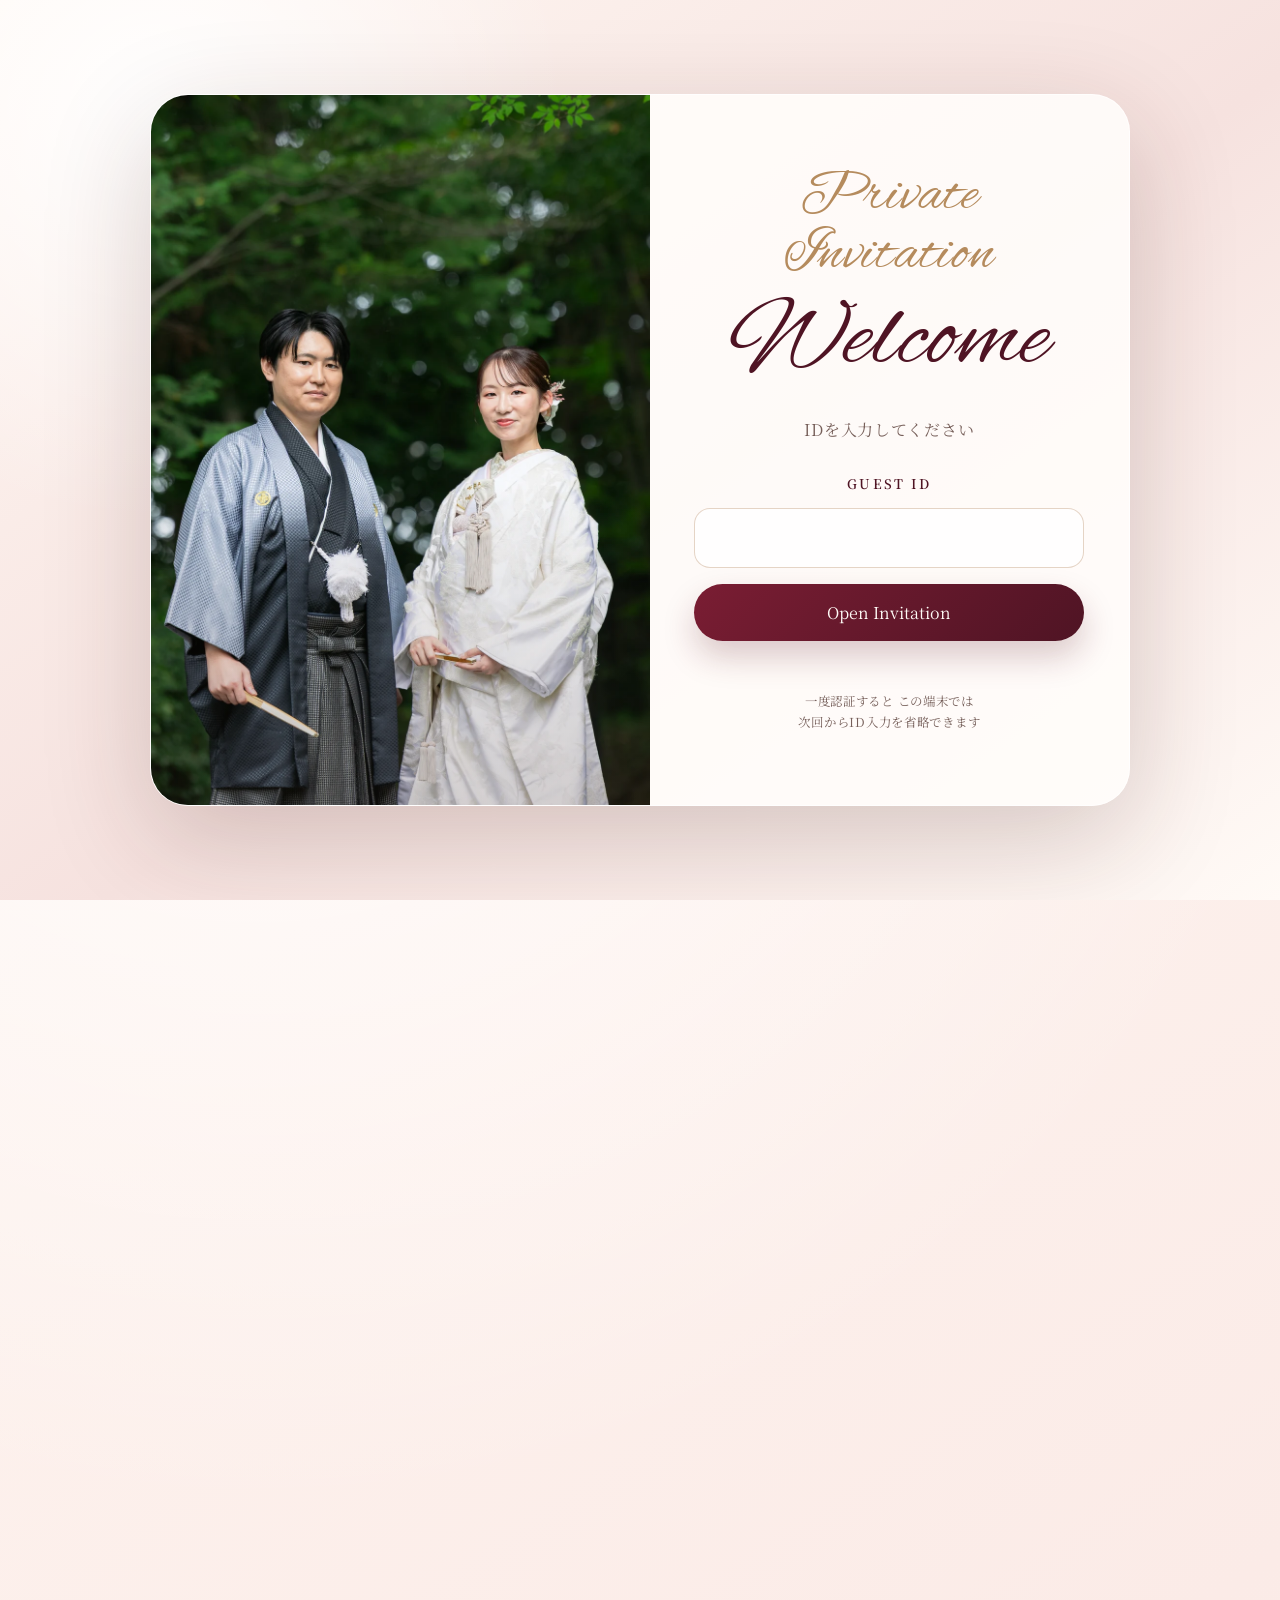
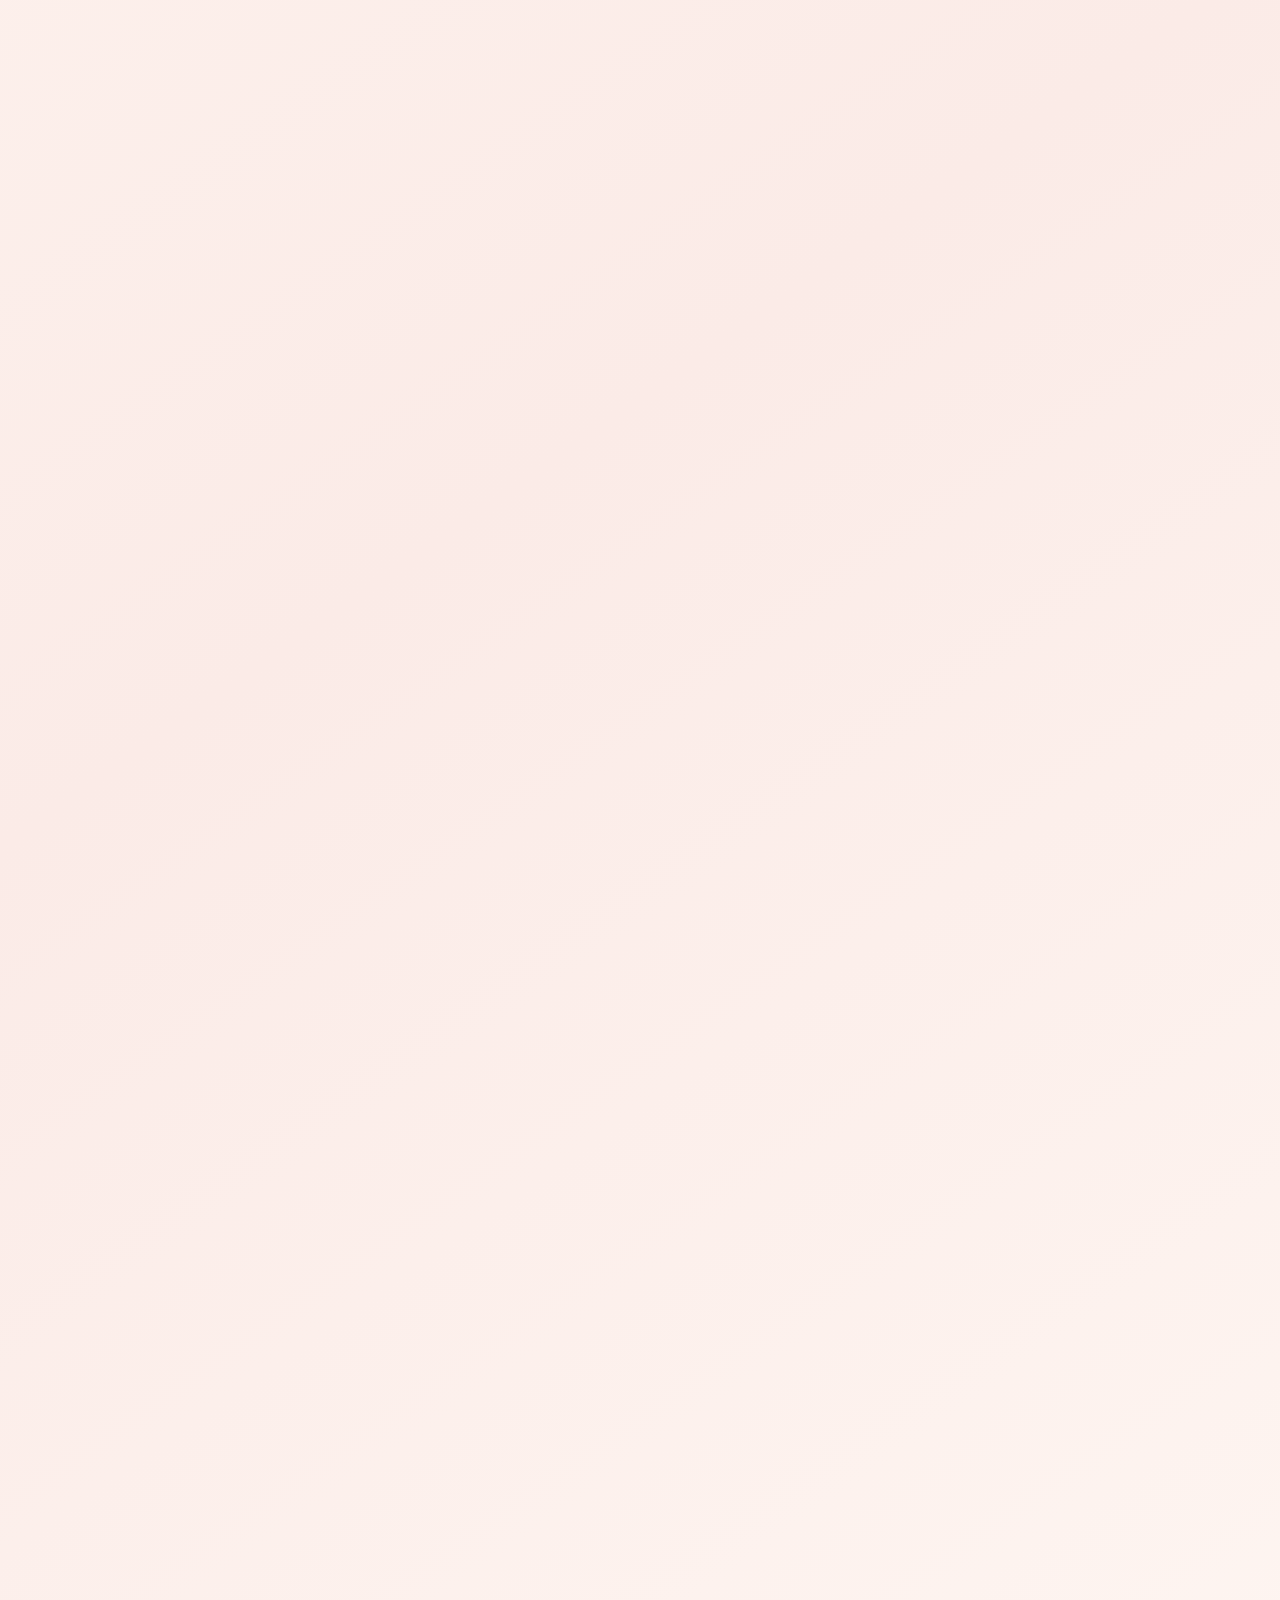
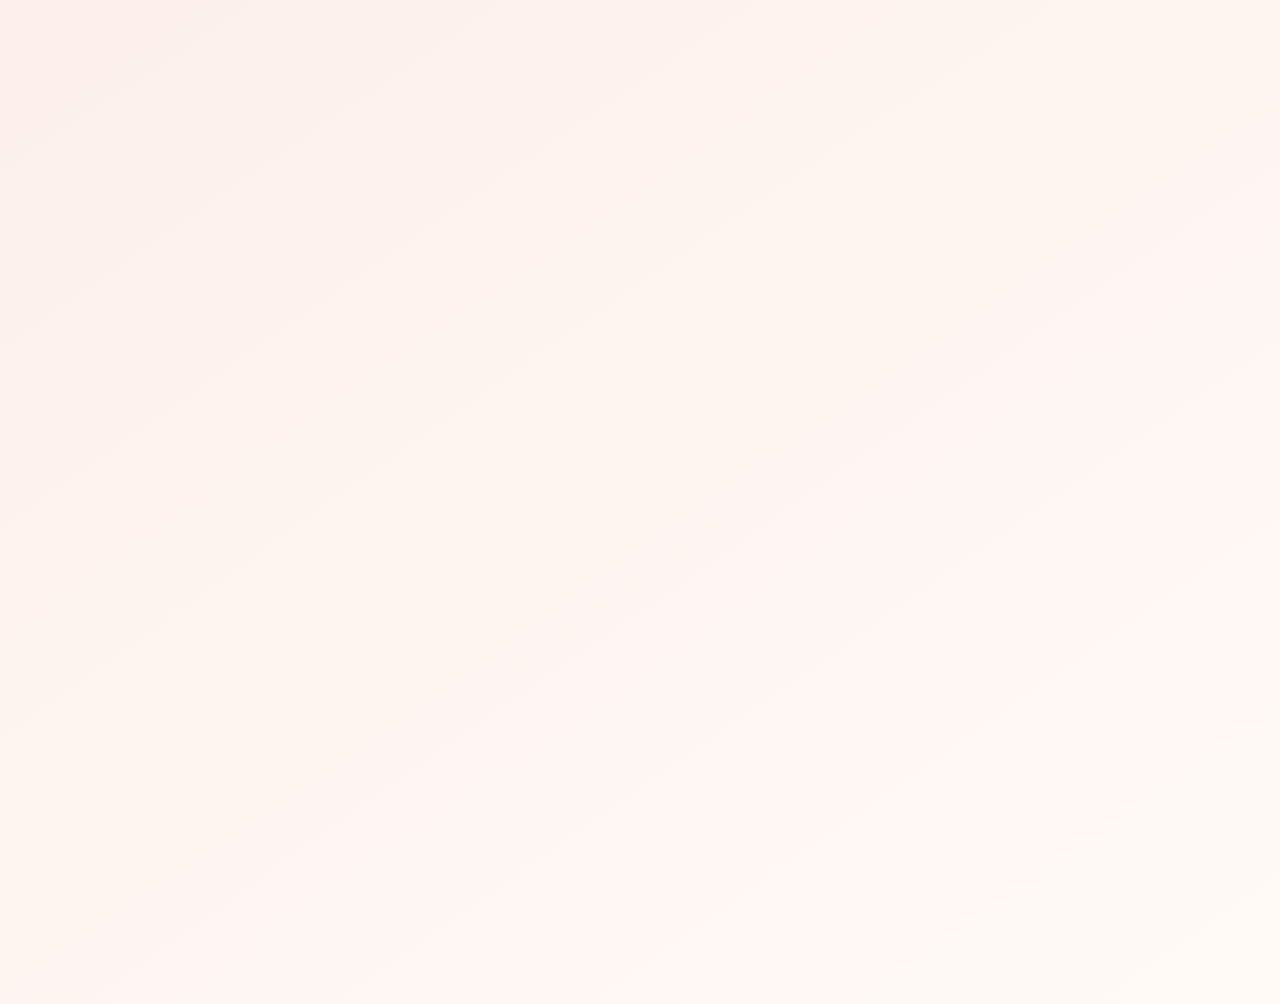
==== commit d07b3276: "Enforce song vote deadline and reflect gift payment status" ====
--- a/index.html
+++ b/index.html
@@ -10,7 +10,7 @@
   <link rel="preconnect" href="https://fonts.googleapis.com">
   <link rel="preconnect" href="https://fonts.gstatic.com" crossorigin>
   <link href="https://fonts.googleapis.com/css2?family=Alex+Brush&amp;family=Noto+Serif+JP:wght@400;500;600;700&amp;family=Old+Standard+TT:wght@400;700&amp;display=swap" rel="stylesheet">
-  <link rel="stylesheet" href="css/style.css?v=20261114-puzzle-progress">
+  <link rel="stylesheet" href="css/style.css?v=20261122-song-vote-type">
 </head>
 <body class="auth-locked">
   <div id="thanksLoading" class="thanks-loading" role="status" aria-live="polite" hidden>
@@ -108,6 +108,7 @@
           <article class="venue-card">
             <h3 class="venue-name"><a href="https://www.kimptonshinjukuwedding.com/" target="_blank" rel="noopener">キンプトン新宿東京</a></h3>
             <p>東京都新宿区<br>西新宿三丁目4-7<br>TEL：03-3299-4534</p>
+            <p class="venue-reception-floor">受付場所：16F</p>
             <p class="venue-link-note"><span>会場名をタップすると</span><br><span>公式HPを開けます</span></p>
             <p class="venue-arrival-note">当日はお気をつけて<br class="mobile-only">お越しください</p>
             <a class="button-link" href="https://www.google.com/maps/search/?api=1&amp;query=%E3%82%AD%E3%83%B3%E3%83%97%E3%83%88%E3%83%B3%E6%96%B0%E5%AE%BF%E6%9D%B1%E4%BA%AC" target="_blank" rel="noopener">Open Google Maps</a>
@@ -159,8 +160,15 @@
 
       <section id="prediction" class="section wedding-prediction fade-in is-hidden" aria-labelledby="prediction-title">
         <p id="prediction-title" class="section-kicker handwriting-text">Wedding Song Vote</p>
-        <p class="section-note prediction-introduction">アイドルグループ「嵐」の大ファンである新婦は<br>お色直し入場のときに流す曲を決められません！<br>みなさまのお力を貸してください！<br>最も票を集めた曲で入場します！</p>
-        <p class="prediction-rule">お好きな曲を1つ選んでください<br>投票は一度だけできます</p>
+        <p class="section-note prediction-introduction">
+          <span class="prediction-introduction-line">新婦が大好きな「嵐」の曲を</span>
+          <span class="prediction-introduction-line">お色直し入場で流したいのですが</span>
+          <span class="prediction-introduction-line">どうしても1曲に絞れません！</span>
+          <span class="prediction-introduction-line prediction-introduction-request">そこで みなさまのお力を貸してください！</span>
+          <span class="prediction-introduction-line"><strong>最も多くの票を集めた曲で</strong></span>
+          <span class="prediction-introduction-line"><strong>新郎新婦が入場します！</strong></span>
+        </p>
+        <p class="prediction-rule"><span id="predictionInstructions">お好きな曲を1つ選んでください<br>投票は一度だけできます<br></span><span id="predictionDeadline">回答締め切り：2027年1月31日(日)</span></p>
         <div id="predictionList" class="prediction-list" aria-live="polite"></div>
       </section>
 
@@ -180,6 +188,6 @@
   <script src="js/handwriting-paths.js?v=20261113-invitation-copy"></script>
   <script src="js/handwriting-guides.js?v=20261113-invitation-copy"></script>
   <script src="js/dear-guest.js?v=20261114-puzzle-progress"></script>
-  <script src="js/script.js?v=20261118-photo4-replacement"></script>
+  <script src="js/script.js?v=20261124-deadline-gift"></script>
 </body>
 </html>
--- a/css/style.css
+++ b/css/style.css
@@ -479,7 +479,9 @@
 .thanks-card strong { display: block; color: var(--wine-dark); font-size: 1.18rem; margin-bottom: 8px; text-wrap: balance; }
 .thanks-card p { text-wrap: pretty; }
 .wedding-prediction { padding-bottom: clamp(36px, 6vw, 68px); }
-.prediction-introduction { text-wrap: balance; }
+.prediction-introduction { container-type: inline-size; }
+.prediction-introduction-line { display: block; font-size: min(.95rem, 4.5cqi); line-height: 1.85; white-space: nowrap; }
+.prediction-introduction-request { margin-top: .5lh; }
 .prediction-rule {
   width: fit-content;
   max-width: 100%;
@@ -520,8 +522,8 @@
 .prediction-option {
   display: grid;
   width: 100%;
-  min-height: 52px;
-  padding: 11px 16px;
+  min-height: 54px;
+  padding: 0 16px;
   grid-template-columns: 24px minmax(0, 1fr);
   align-items: center;
   gap: 12px;
@@ -1321,7 +1323,7 @@
   .prediction-number { width: 42px; height: 42px; font-size: .82rem; }
   .prediction-card h3 { margin-top: 1px; font-size: clamp(.94rem, 4.2vw, 1.08rem); line-height: 1.72; letter-spacing: .045em; }
   .prediction-options, .prediction-results { margin-top: 18px; gap: 8px; }
-  .prediction-option { min-height: 49px; padding: 10px 13px; font-size: .84rem; }
+  .prediction-option { min-height: 52px; padding: 0 13px; font-size: .84rem; }
   .prediction-submit { width: 100%; min-width: 0; }
   .prediction-result-copy { min-height: 48px; padding: 9px 13px; }
   .prediction-result-label { font-size: .82rem; }
@@ -1575,3 +1577,7 @@
 }
 
 .venue-link-note span { white-space: nowrap; }
+
+/* Keep the first and last song equally inset from the card border. */
+.prediction-card > .prediction-options:first-child,
+.prediction-card > .prediction-results:first-child { margin-top: 0; }
